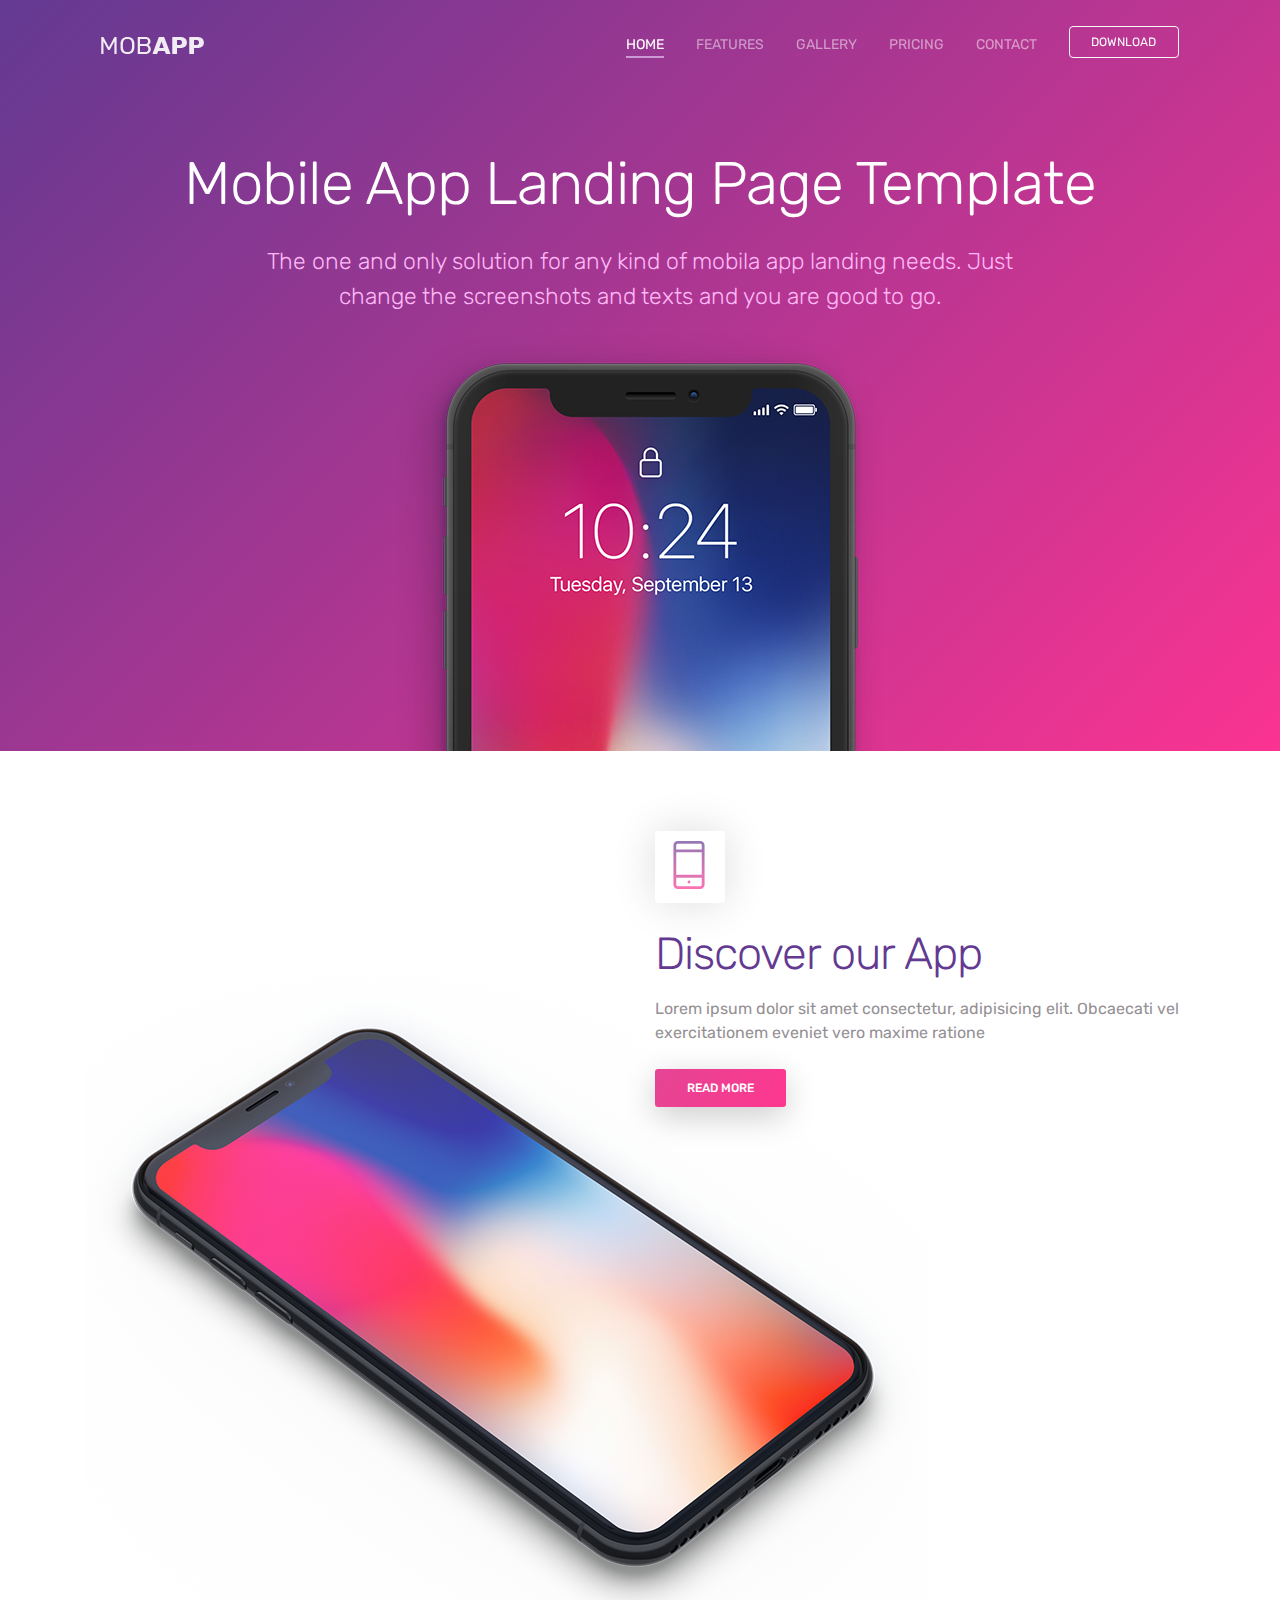
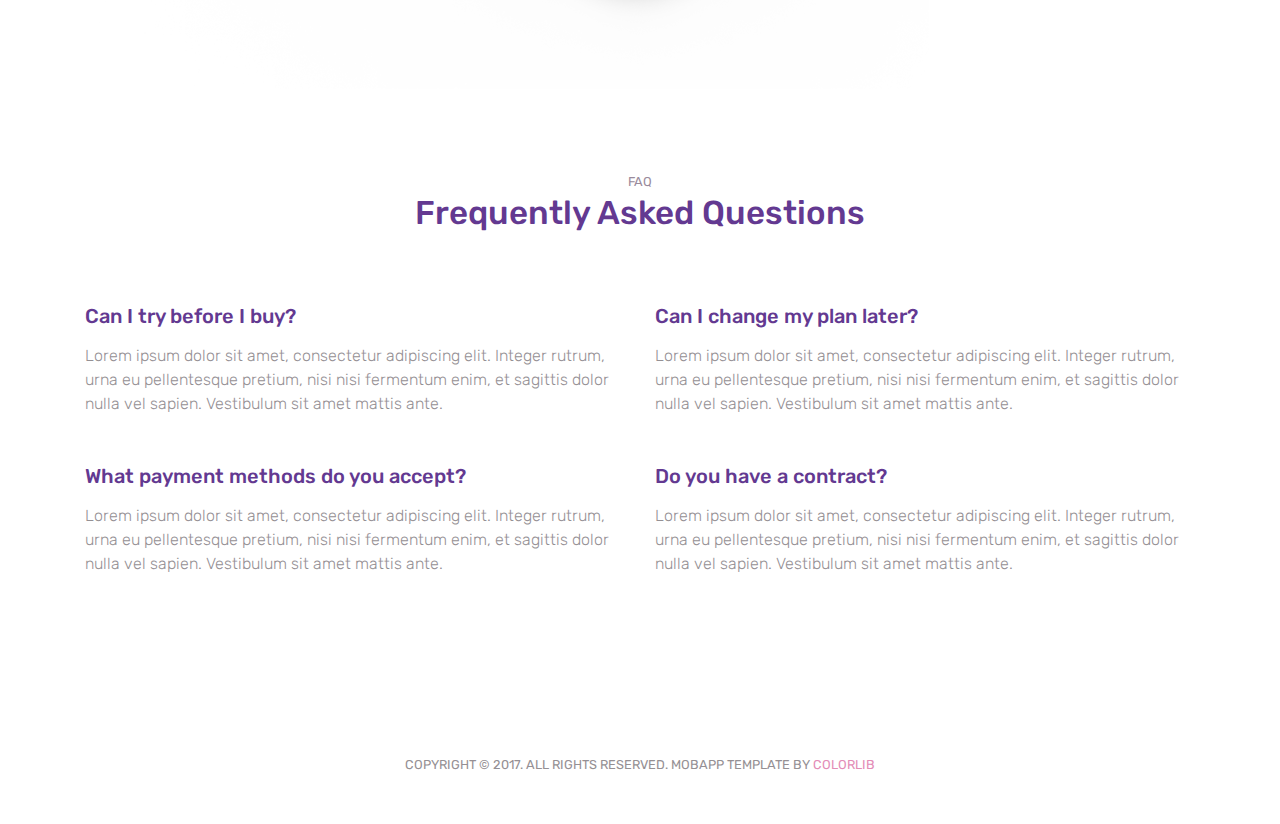
==== index.html @ c914cbf9 "Set up the project" ====
<!doctype html>
<html lang="en">
<!--

Page    : index / MobApp
Version : 1.0
Author  : Colorlib
URI     : https://colorlib.com

 -->

<head>
    <title>faceID.js - iOS-like Face ID authentication on the Web</title>
    <!-- Required meta tags -->
    <meta charset="utf-8">
    <meta name="viewport" content="width=device-width, initial-scale=1, shrink-to-fit=no">
    <meta name="description" content="faceID.js - iOS-like Face ID authentication on the Web">
    <meta name="keywords" content="HTML5, AI, artificial intelligence, machine learning, recognition, face ID">

    <!-- Font -->
    <link rel="dns-prefetch" href="//fonts.googleapis.com">
    <link href="https://fonts.googleapis.com/css?family=Rubik:300,400,500" rel="stylesheet">

    <!-- Bootstrap CSS -->
    <link rel="stylesheet" href="css/bootstrap.min.css">
    <!-- Themify Icons -->
    <link rel="stylesheet" href="css/themify-icons.css">
    <!-- Owl carousel -->
    <link rel="stylesheet" href="css/owl.carousel.min.css">
    <!-- Main css -->
    <link href="css/style.css" rel="stylesheet">
</head>

<body data-spy="scroll" data-target="#navbar" data-offset="30">

    <!-- Nav Menu -->

    <div class="nav-menu fixed-top">
        <div class="container">
            <div class="row">
                <div class="col-md-12">
                    <nav class="navbar navbar-dark navbar-expand-lg">
                        <a class="navbar-brand" href="index.html"><img src="images/logo.png" class="img-fluid" alt="logo"></a> <button class="navbar-toggler" type="button" data-toggle="collapse" data-target="#navbar" aria-controls="navbar" aria-expanded="false" aria-label="Toggle navigation"> <span class="navbar-toggler-icon"></span> </button>
                        <div class="collapse navbar-collapse" id="navbar">
                            <ul class="navbar-nav ml-auto">
                                <li class="nav-item"> <a class="nav-link active" href="#home">HOME <span class="sr-only">(current)</span></a> </li>
                                <li class="nav-item"> <a class="nav-link" href="#features">FEATURES</a> </li>
                                <li class="nav-item"> <a class="nav-link" href="#gallery">GALLERY</a> </li>
                                <li class="nav-item"> <a class="nav-link" href="#pricing">PRICING</a> </li>
                                <li class="nav-item"> <a class="nav-link" href="#contact">CONTACT</a> </li>
                                <li class="nav-item"><a href="#" class="btn btn-outline-light my-3 my-sm-0 ml-lg-3">Download</a></li>
                            </ul>
                        </div>
                    </nav>
                </div>
            </div>
        </div>
    </div>


    <header class="bg-gradient" id="home">
        <div class="container mt-5">
            <h1>Mobile App Landing Page Template</h1>
            <p class="tagline">The one and only solution for any kind of mobila app landing needs. Just change the screenshots and texts and you are good to go. </p>
        </div>
        <div class="img-holder mt-3"><img src="images/iphonex.png" alt="phone" class="img-fluid"></div>
    </header>

    <!-- // end .section -->
    <div class="section">

        <div class="container">
            <div class="row">
                <div class="col-lg-6 offset-lg-6">
                    <div class="box-icon"><span class="ti-mobile gradient-fill ti-3x"></span></div>
                    <h2>Discover our App</h2>
                    <p class="mb-4">Lorem ipsum dolor sit amet consectetur, adipisicing elit. Obcaecati vel exercitationem eveniet vero maxime ratione </p>
                    <a href="#" class="btn btn-primary">Read more</a>
                </div>
            </div>
            <div class="perspective-phone">
                <img src="images/perspective.png" alt="perspective phone" class="img-fluid">
            </div>
        </div>

    </div>
    <!-- // end .section -->

    <div class="section pt-0">
        <div class="container">
            <div class="section-title">
                <small>FAQ</small>
                <h3>Frequently Asked Questions</h3>
            </div>

            <div class="row pt-4">
                <div class="col-md-6">
                    <h4 class="mb-3">Can I try before I buy?</h4>
                    <p class="light-font mb-5">Lorem ipsum dolor sit amet, consectetur adipiscing elit. Integer rutrum, urna eu pellentesque pretium, nisi nisi fermentum enim, et sagittis dolor nulla vel sapien. Vestibulum sit amet mattis ante. </p>
                    <h4 class="mb-3">What payment methods do you accept?</h4>
                    <p class="light-font mb-5">Lorem ipsum dolor sit amet, consectetur adipiscing elit. Integer rutrum, urna eu pellentesque pretium, nisi nisi fermentum enim, et sagittis dolor nulla vel sapien. Vestibulum sit amet mattis ante. </p>

                </div>
                <div class="col-md-6">
                    <h4 class="mb-3">Can I change my plan later?</h4>
                    <p class="light-font mb-5">Lorem ipsum dolor sit amet, consectetur adipiscing elit. Integer rutrum, urna eu pellentesque pretium, nisi nisi fermentum enim, et sagittis dolor nulla vel sapien. Vestibulum sit amet mattis ante. </p>
                    <h4 class="mb-3">Do you have a contract?</h4>
                    <p class="light-font mb-5">Lorem ipsum dolor sit amet, consectetur adipiscing elit. Integer rutrum, urna eu pellentesque pretium, nisi nisi fermentum enim, et sagittis dolor nulla vel sapien. Vestibulum sit amet mattis ante. </p>

                </div>
            </div>
        </div>

    </div>

    <footer class="my-5 text-center">
        <!-- Copyright removal is not prohibited! -->
        <p class="mb-2"><small>COPYRIGHT © 2017. ALL RIGHTS RESERVED. MOBAPP TEMPLATE BY <a href="https://colorlib.com">COLORLIB</a></small></p>
    </footer>

    <!-- jQuery and Bootstrap -->
    <script src="js/jquery-3.2.1.min.js"></script>
    <script src="js/bootstrap.bundle.min.js"></script>
    <!-- Plugins JS -->
    <script src="js/owl.carousel.min.js"></script>
    <!-- Custom JS -->
    <script src="js/script.js"></script>

</body>

</html>
---- css/themify-icons.css ----
@font-face {
    font-family: 'themify';
    src: url('../fonts/themify.eot?-fvbane');
    src: url('../fonts/themify.eot?#iefix-fvbane') format('embedded-opentype'), url('../fonts/themify.woff?-fvbane') format('woff'), url('../fonts/themify.ttf?-fvbane') format('truetype'), url('../fonts/themify.svg?-fvbane#themify') format('svg');
    font-weight: normal;
    font-style: normal;
}

[class^="ti-"],
[class*=" ti-"] {
    font-family: 'themify';
    speak: none;
    font-style: normal;
    font-weight: normal;
    font-variant: normal;
    text-transform: none;
    line-height: 1;
    /* Better Font Rendering =========== */
    -webkit-font-smoothing: antialiased;
    -moz-osx-font-smoothing: grayscale;
}

.ti-wand:before {
    content: "\e600";
}

.ti-volume:before {
    content: "\e601";
}

.ti-user:before {
    content: "\e602";
}

.ti-unlock:before {
    content: "\e603";
}

.ti-unlink:before {
    content: "\e604";
}

.ti-trash:before {
    content: "\e605";
}

.ti-thought:before {
    content: "\e606";
}

.ti-target:before {
    content: "\e607";
}

.ti-tag:before {
    content: "\e608";
}

.ti-tablet:before {
    content: "\e609";
}

.ti-star:before {
    content: "\e60a";
}

.ti-spray:before {
    content: "\e60b";
}

.ti-signal:before {
    content: "\e60c";
}

.ti-shopping-cart:before {
    content: "\e60d";
}

.ti-shopping-cart-full:before {
    content: "\e60e";
}

.ti-settings:before {
    content: "\e60f";
}

.ti-search:before {
    content: "\e610";
}

.ti-zoom-in:before {
    content: "\e611";
}

.ti-zoom-out:before {
    content: "\e612";
}

.ti-cut:before {
    content: "\e613";
}

.ti-ruler:before {
    content: "\e614";
}

.ti-ruler-pencil:before {
    content: "\e615";
}

.ti-ruler-alt:before {
    content: "\e616";
}

.ti-bookmark:before {
    content: "\e617";
}

.ti-bookmark-alt:before {
    content: "\e618";
}

.ti-reload:before {
    content: "\e619";
}

.ti-plus:before {
    content: "\e61a";
}

.ti-pin:before {
    content: "\e61b";
}

.ti-pencil:before {
    content: "\e61c";
}

.ti-pencil-alt:before {
    content: "\e61d";
}

.ti-paint-roller:before {
    content: "\e61e";
}

.ti-paint-bucket:before {
    content: "\e61f";
}

.ti-na:before {
    content: "\e620";
}

.ti-mobile:before {
    content: "\e621";
}

.ti-minus:before {
    content: "\e622";
}

.ti-medall:before {
    content: "\e623";
}

.ti-medall-alt:before {
    content: "\e624";
}

.ti-marker:before {
    content: "\e625";
}

.ti-marker-alt:before {
    content: "\e626";
}

.ti-arrow-up:before {
    content: "\e627";
}

.ti-arrow-right:before {
    content: "\e628";
}

.ti-arrow-left:before {
    content: "\e629";
}

.ti-arrow-down:before {
    content: "\e62a";
}

.ti-lock:before {
    content: "\e62b";
}

.ti-location-arrow:before {
    content: "\e62c";
}

.ti-link:before {
    content: "\e62d";
}

.ti-layout:before {
    content: "\e62e";
}

.ti-layers:before {
    content: "\e62f";
}

.ti-layers-alt:before {
    content: "\e630";
}

.ti-key:before {
    content: "\e631";
}

.ti-import:before {
    content: "\e632";
}

.ti-image:before {
    content: "\e633";
}

.ti-heart:before {
    content: "\e634";
}

.ti-heart-broken:before {
    content: "\e635";
}

.ti-hand-stop:before {
    content: "\e636";
}

.ti-hand-open:before {
    content: "\e637";
}

.ti-hand-drag:before {
    content: "\e638";
}

.ti-folder:before {
    content: "\e639";
}

.ti-flag:before {
    content: "\e63a";
}

.ti-flag-alt:before {
    content: "\e63b";
}

.ti-flag-alt-2:before {
    content: "\e63c";
}

.ti-eye:before {
    content: "\e63d";
}

.ti-export:before {
    content: "\e63e";
}

.ti-exchange-vertical:before {
    content: "\e63f";
}

.ti-desktop:before {
    content: "\e640";
}

.ti-cup:before {
    content: "\e641";
}

.ti-crown:before {
    content: "\e642";
}

.ti-comments:before {
    content: "\e643";
}

.ti-comment:before {
    content: "\e644";
}

.ti-comment-alt:before {
    content: "\e645";
}

.ti-close:before {
    content: "\e646";
}

.ti-clip:before {
    content: "\e647";
}

.ti-angle-up:before {
    content: "\e648";
}

.ti-angle-right:before {
    content: "\e649";
}

.ti-angle-left:before {
    content: "\e64a";
}

.ti-angle-down:before {
    content: "\e64b";
}

.ti-check:before {
    content: "\e64c";
}

.ti-check-box:before {
    content: "\e64d";
}

.ti-camera:before {
    content: "\e64e";
}

.ti-announcement:before {
    content: "\e64f";
}

.ti-brush:before {
    content: "\e650";
}

.ti-briefcase:before {
    content: "\e651";
}

.ti-bolt:before {
    content: "\e652";
}

.ti-bolt-alt:before {
    content: "\e653";
}

.ti-blackboard:before {
    content: "\e654";
}

.ti-bag:before {
    content: "\e655";
}

.ti-move:before {
    content: "\e656";
}

.ti-arrows-vertical:before {
    content: "\e657";
}

.ti-arrows-horizontal:before {
    content: "\e658";
}

.ti-fullscreen:before {
    content: "\e659";
}

.ti-arrow-top-right:before {
    content: "\e65a";
}

.ti-arrow-top-left:before {
    content: "\e65b";
}

.ti-arrow-circle-up:before {
    content: "\e65c";
}

.ti-arrow-circle-right:before {
    content: "\e65d";
}

.ti-arrow-circle-left:before {
    content: "\e65e";
}

.ti-arrow-circle-down:before {
    content: "\e65f";
}

.ti-angle-double-up:before {
    content: "\e660";
}

.ti-angle-double-right:before {
    content: "\e661";
}

.ti-angle-double-left:before {
    content: "\e662";
}

.ti-angle-double-down:before {
    content: "\e663";
}

.ti-zip:before {
    content: "\e664";
}

.ti-world:before {
    content: "\e665";
}

.ti-wheelchair:before {
    content: "\e666";
}

.ti-view-list:before {
    content: "\e667";
}

.ti-view-list-alt:before {
    content: "\e668";
}

.ti-view-grid:before {
    content: "\e669";
}

.ti-uppercase:before {
    content: "\e66a";
}

.ti-upload:before {
    content: "\e66b";
}

.ti-underline:before {
    content: "\e66c";
}

.ti-truck:before {
    content: "\e66d";
}

.ti-timer:before {
    content: "\e66e";
}

.ti-ticket:before {
    content: "\e66f";
}

.ti-thumb-up:before {
    content: "\e670";
}

.ti-thumb-down:before {
    content: "\e671";
}

.ti-text:before {
    content: "\e672";
}

.ti-stats-up:before {
    content: "\e673";
}

.ti-stats-down:before {
    content: "\e674";
}

.ti-split-v:before {
    content: "\e675";
}

.ti-split-h:before {
    content: "\e676";
}

.ti-smallcap:before {
    content: "\e677";
}

.ti-shine:before {
    content: "\e678";
}

.ti-shift-right:before {
    content: "\e679";
}

.ti-shift-left:before {
    content: "\e67a";
}

.ti-shield:before {
    content: "\e67b";
}

.ti-notepad:before {
    content: "\e67c";
}

.ti-server:before {
    content: "\e67d";
}

.ti-quote-right:before {
    content: "\e67e";
}

.ti-quote-left:before {
    content: "\e67f";
}

.ti-pulse:before {
    content: "\e680";
}

.ti-printer:before {
    content: "\e681";
}

.ti-power-off:before {
    content: "\e682";
}

.ti-plug:before {
    content: "\e683";
}

.ti-pie-chart:before {
    content: "\e684";
}

.ti-paragraph:before {
    content: "\e685";
}

.ti-panel:before {
    content: "\e686";
}

.ti-package:before {
    content: "\e687";
}

.ti-music:before {
    content: "\e688";
}

.ti-music-alt:before {
    content: "\e689";
}

.ti-mouse:before {
    content: "\e68a";
}

.ti-mouse-alt:before {
    content: "\e68b";
}

.ti-money:before {
    content: "\e68c";
}

.ti-microphone:before {
    content: "\e68d";
}

.ti-menu:before {
    content: "\e68e";
}

.ti-menu-alt:before {
    content: "\e68f";
}

.ti-map:before {
    content: "\e690";
}

.ti-map-alt:before {
    content: "\e691";
}

.ti-loop:before {
    content: "\e692";
}

.ti-location-pin:before {
    content: "\e693";
}

.ti-list:before {
    content: "\e694";
}

.ti-light-bulb:before {
    content: "\e695";
}

.ti-Italic:before {
    content: "\e696";
}

.ti-info:before {
    content: "\e697";
}

.ti-infinite:before {
    content: "\e698";
}

.ti-id-badge:before {
    content: "\e699";
}

.ti-hummer:before {
    content: "\e69a";
}

.ti-home:before {
    content: "\e69b";
}

.ti-help:before {
    content: "\e69c";
}

.ti-headphone:before {
    content: "\e69d";
}

.ti-harddrives:before {
    content: "\e69e";
}

.ti-harddrive:before {
    content: "\e69f";
}

.ti-gift:before {
    content: "\e6a0";
}

.ti-game:before {
    content: "\e6a1";
}

.ti-filter:before {
    content: "\e6a2";
}

.ti-files:before {
    content: "\e6a3";
}

.ti-file:before {
    content: "\e6a4";
}

.ti-eraser:before {
    content: "\e6a5";
}

.ti-envelope:before {
    content: "\e6a6";
}

.ti-download:before {
    content: "\e6a7";
}

.ti-direction:before {
    content: "\e6a8";
}

.ti-direction-alt:before {
    content: "\e6a9";
}

.ti-dashboard:before {
    content: "\e6aa";
}

.ti-control-stop:before {
    content: "\e6ab";
}

.ti-control-shuffle:before {
    content: "\e6ac";
}

.ti-control-play:before {
    content: "\e6ad";
}

.ti-control-pause:before {
    content: "\e6ae";
}

.ti-control-forward:before {
    content: "\e6af";
}

.ti-control-backward:before {
    content: "\e6b0";
}

.ti-cloud:before {
    content: "\e6b1";
}

.ti-cloud-up:before {
    content: "\e6b2";
}

.ti-cloud-down:before {
    content: "\e6b3";
}

.ti-clipboard:before {
    content: "\e6b4";
}

.ti-car:before {
    content: "\e6b5";
}

.ti-calendar:before {
    content: "\e6b6";
}

.ti-book:before {
    content: "\e6b7";
}

.ti-bell:before {
    content: "\e6b8";
}

.ti-basketball:before {
    content: "\e6b9";
}

.ti-bar-chart:before {
    content: "\e6ba";
}

.ti-bar-chart-alt:before {
    content: "\e6bb";
}

.ti-back-right:before {
    content: "\e6bc";
}

.ti-back-left:before {
    content: "\e6bd";
}

.ti-arrows-corner:before {
    content: "\e6be";
}

.ti-archive:before {
    content: "\e6bf";
}

.ti-anchor:before {
    content: "\e6c0";
}

.ti-align-right:before {
    content: "\e6c1";
}

.ti-align-left:before {
    content: "\e6c2";
}

.ti-align-justify:before {
    content: "\e6c3";
}

.ti-align-center:before {
    content: "\e6c4";
}

.ti-alert:before {
    content: "\e6c5";
}

.ti-alarm-clock:before {
    content: "\e6c6";
}

.ti-agenda:before {
    content: "\e6c7";
}

.ti-write:before {
    content: "\e6c8";
}

.ti-window:before {
    content: "\e6c9";
}

.ti-widgetized:before {
    content: "\e6ca";
}

.ti-widget:before {
    content: "\e6cb";
}

.ti-widget-alt:before {
    content: "\e6cc";
}

.ti-wallet:before {
    content: "\e6cd";
}

.ti-video-clapper:before {
    content: "\e6ce";
}

.ti-video-camera:before {
    content: "\e6cf";
}

.ti-vector:before {
    content: "\e6d0";
}

.ti-themify-logo:before {
    content: "\e6d1";
}

.ti-themify-favicon:before {
    content: "\e6d2";
}

.ti-themify-favicon-alt:before {
    content: "\e6d3";
}

.ti-support:before {
    content: "\e6d4";
}

.ti-stamp:before {
    content: "\e6d5";
}

.ti-split-v-alt:before {
    content: "\e6d6";
}

.ti-slice:before {
    content: "\e6d7";
}

.ti-shortcode:before {
    content: "\e6d8";
}

.ti-shift-right-alt:before {
    content: "\e6d9";
}

.ti-shift-left-alt:before {
    content: "\e6da";
}

.ti-ruler-alt-2:before {
    content: "\e6db";
}

.ti-receipt:before {
    content: "\e6dc";
}

.ti-pin2:before {
    content: "\e6dd";
}

.ti-pin-alt:before {
    content: "\e6de";
}

.ti-pencil-alt2:before {
    content: "\e6df";
}

.ti-palette:before {
    content: "\e6e0";
}

.ti-more:before {
    content: "\e6e1";
}

.ti-more-alt:before {
    content: "\e6e2";
}

.ti-microphone-alt:before {
    content: "\e6e3";
}

.ti-magnet:before {
    content: "\e6e4";
}

.ti-line-double:before {
    content: "\e6e5";
}

.ti-line-dotted:before {
    content: "\e6e6";
}

.ti-line-dashed:before {
    content: "\e6e7";
}

.ti-layout-width-full:before {
    content: "\e6e8";
}

.ti-layout-width-default:before {
    content: "\e6e9";
}

.ti-layout-width-default-alt:before {
    content: "\e6ea";
}

.ti-layout-tab:before {
    content: "\e6eb";
}

.ti-layout-tab-window:before {
    content: "\e6ec";
}

.ti-layout-tab-v:before {
    content: "\e6ed";
}

.ti-layout-tab-min:before {
    content: "\e6ee";
}

.ti-layout-slider:before {
    content: "\e6ef";
}

.ti-layout-slider-alt:before {
    content: "\e6f0";
}

.ti-layout-sidebar-right:before {
    content: "\e6f1";
}

.ti-layout-sidebar-none:before {
    content: "\e6f2";
}

.ti-layout-sidebar-left:before {
    content: "\e6f3";
}

.ti-layout-placeholder:before {
    content: "\e6f4";
}

.ti-layout-menu:before {
    content: "\e6f5";
}

.ti-layout-menu-v:before {
    content: "\e6f6";
}

.ti-layout-menu-separated:before {
    content: "\e6f7";
}

.ti-layout-menu-full:before {
    content: "\e6f8";
}

.ti-layout-media-right-alt:before {
    content: "\e6f9";
}

.ti-layout-media-right:before {
    content: "\e6fa";
}

.ti-layout-media-overlay:before {
    content: "\e6fb";
}

.ti-layout-media-overlay-alt:before {
    content: "\e6fc";
}

.ti-layout-media-overlay-alt-2:before {
    content: "\e6fd";
}

.ti-layout-media-left-alt:before {
    content: "\e6fe";
}

.ti-layout-media-left:before {
    content: "\e6ff";
}

.ti-layout-media-center-alt:before {
    content: "\e700";
}

.ti-layout-media-center:before {
    content: "\e701";
}

.ti-layout-list-thumb:before {
    content: "\e702";
}

.ti-layout-list-thumb-alt:before {
    content: "\e703";
}

.ti-layout-list-post:before {
    content: "\e704";
}

.ti-layout-list-large-image:before {
    content: "\e705";
}

.ti-layout-line-solid:before {
    content: "\e706";
}

.ti-layout-grid4:before {
    content: "\e707";
}

.ti-layout-grid3:before {
    content: "\e708";
}

.ti-layout-grid2:before {
    content: "\e709";
}

.ti-layout-grid2-thumb:before {
    content: "\e70a";
}

.ti-layout-cta-right:before {
    content: "\e70b";
}

.ti-layout-cta-left:before {
    content: "\e70c";
}

.ti-layout-cta-center:before {
    content: "\e70d";
}

.ti-layout-cta-btn-right:before {
    content: "\e70e";
}

.ti-layout-cta-btn-left:before {
    content: "\e70f";
}

.ti-layout-column4:before {
    content: "\e710";
}

.ti-layout-column3:before {
    content: "\e711";
}

.ti-layout-column2:before {
    content: "\e712";
}

.ti-layout-accordion-separated:before {
    content: "\e713";
}

.ti-layout-accordion-merged:before {
    content: "\e714";
}

.ti-layout-accordion-list:before {
    content: "\e715";
}

.ti-ink-pen:before {
    content: "\e716";
}

.ti-info-alt:before {
    content: "\e717";
}

.ti-help-alt:before {
    content: "\e718";
}

.ti-headphone-alt:before {
    content: "\e719";
}

.ti-hand-point-up:before {
    content: "\e71a";
}

.ti-hand-point-right:before {
    content: "\e71b";
}

.ti-hand-point-left:before {
    content: "\e71c";
}

.ti-hand-point-down:before {
    content: "\e71d";
}

.ti-gallery:before {
    content: "\e71e";
}

.ti-face-smile:before {
    content: "\e71f";
}

.ti-face-sad:before {
    content: "\e720";
}

.ti-credit-card:before {
    content: "\e721";
}

.ti-control-skip-forward:before {
    content: "\e722";
}

.ti-control-skip-backward:before {
    content: "\e723";
}

.ti-control-record:before {
    content: "\e724";
}

.ti-control-eject:before {
    content: "\e725";
}

.ti-comments-smiley:before {
    content: "\e726";
}

.ti-brush-alt:before {
    content: "\e727";
}

.ti-youtube:before {
    content: "\e728";
}

.ti-vimeo:before {
    content: "\e729";
}

.ti-twitter:before {
    content: "\e72a";
}

.ti-time:before {
    content: "\e72b";
}

.ti-tumblr:before {
    content: "\e72c";
}

.ti-skype:before {
    content: "\e72d";
}

.ti-share:before {
    content: "\e72e";
}

.ti-share-alt:before {
    content: "\e72f";
}

.ti-rocket:before {
    content: "\e730";
}

.ti-pinterest:before {
    content: "\e731";
}

.ti-new-window:before {
    content: "\e732";
}

.ti-microsoft:before {
    content: "\e733";
}

.ti-list-ol:before {
    content: "\e734";
}

.ti-linkedin:before {
    content: "\e735";
}

.ti-layout-sidebar-2:before {
    content: "\e736";
}

.ti-layout-grid4-alt:before {
    content: "\e737";
}

.ti-layout-grid3-alt:before {
    content: "\e738";
}

.ti-layout-grid2-alt:before {
    content: "\e739";
}

.ti-layout-column4-alt:before {
    content: "\e73a";
}

.ti-layout-column3-alt:before {
    content: "\e73b";
}

.ti-layout-column2-alt:before {
    content: "\e73c";
}

.ti-instagram:before {
    content: "\e73d";
}

.ti-google:before {
    content: "\e73e";
}

.ti-github:before {
    content: "\e73f";
}

.ti-flickr:before {
    content: "\e740";
}

.ti-facebook:before {
    content: "\e741";
}

.ti-dropbox:before {
    content: "\e742";
}

.ti-dribbble:before {
    content: "\e743";
}

.ti-apple:before {
    content: "\e744";
}

.ti-android:before {
    content: "\e745";
}

.ti-save:before {
    content: "\e746";
}

.ti-save-alt:before {
    content: "\e747";
}

.ti-yahoo:before {
    content: "\e748";
}

.ti-wordpress:before {
    content: "\e749";
}

.ti-vimeo-alt:before {
    content: "\e74a";
}

.ti-twitter-alt:before {
    content: "\e74b";
}

.ti-tumblr-alt:before {
    content: "\e74c";
}

.ti-trello:before {
    content: "\e74d";
}

.ti-stack-overflow:before {
    content: "\e74e";
}

.ti-soundcloud:before {
    content: "\e74f";
}

.ti-sharethis:before {
    content: "\e750";
}

.ti-sharethis-alt:before {
    content: "\e751";
}

.ti-reddit:before {
    content: "\e752";
}

.ti-pinterest-alt:before {
    content: "\e753";
}

.ti-microsoft-alt:before {
    content: "\e754";
}

.ti-linux:before {
    content: "\e755";
}

.ti-jsfiddle:before {
    content: "\e756";
}

.ti-joomla:before {
    content: "\e757";
}

.ti-html5:before {
    content: "\e758";
}

.ti-flickr-alt:before {
    content: "\e759";
}

.ti-email:before {
    content: "\e75a";
}

.ti-drupal:before {
    content: "\e75b";
}

.ti-dropbox-alt:before {
    content: "\e75c";
}

.ti-css3:before {
    content: "\e75d";
}

.ti-rss:before {
    content: "\e75e";
}

.ti-rss-alt:before {
    content: "\e75f";
}

.ti-lg {
    font-size: 1.33333333em;
    line-height: 0.75em;
    vertical-align: -15%;
}

.ti-2x {
    font-size: 2em;
}

.ti-3x {
    font-size: 3em;
}

.ti-4x {
    font-size: 4em;
}

.ti-5x {
    font-size: 5em;
}
---- css/style.css ----
@charset "UTF-8";

/*

Style   : MobApp CSS
Version : 1.0
Author  : Surjith S M
URI     : https://surjithctly.in/

Copyright © All rights Reserved 

*/


/*------------------------
[TABLE OF CONTENTS]
    
1. GLOBAL STYLES
2. NAVBAR
3. HERO
4. TABS
5. TESTIMONIALS
6. IMAGE GALLERY
7. PRICING
8. CALL TO ACTION
9. FOOTER

------------------------*/


/* GLOBAL
----------------------*/

body {
    font-family: 'Rubik', sans-serif;
    position: relative;
}

a {
    color: #e38cb7;
}

a:hover,
a:focus {
    color: #d6619c;
}

h1 {
    font-size: 60px;
    font-weight: 300;
    letter-spacing: -1px;
    margin-bottom: 1.5rem;
}

h2 {
    font-size: 45px;
    font-weight: 300;
    color: #633991;
    letter-spacing: -1px;
    margin-bottom: 1rem;
}

h3 {
    color: #633991;
    font-size: 33px;
    font-weight: 500;
}

h4 {
    font-size: 20px;
    font-weight: 500;
    color: #633991;
}

h5 {
    font-size: 28px;
    font-weight: 300;
    color: #633991;
    margin-bottom: 0.7rem;
}

p {
    color: #959094;
}

p.lead {
    color: #e38cb7;
    margin-bottom: 2rem;
}

.text-primary {
    color: #e38cb7 !important;
}

.light-font {
    font-weight: 300;
}

.btn {
    font-size: 12px;
    font-weight: 400;
    text-transform: uppercase;
    padding: 0.375rem 1.35rem;
    transition: all 0.3s ease;
}

.btn-outline-light:hover {
    color: #d6619c;
}

.btn-primary {
    border-radius: 3px;
    background-image: -moz-linear-gradient( 122deg, #e54595 0%, #fd378e 100%);
    background-image: -webkit-linear-gradient( 122deg, #e54595 0%, #fd378e 100%);
    background-image: -ms-linear-gradient( 122deg, #e54595 0%, #fd378e 100%);
    background-image: linear-gradient( 122deg, #e54595 0%, #fd378e 100%);
    box-shadow: 0px 9px 32px 0px rgba(0, 0, 0, 0.2);
    font-weight: 500;
    padding: 0.6rem 2rem;
    border: 0;
}

.btn-primary:hover,
.btn-primary:focus,
.btn-primary:active,
.btn-primary:not([disabled]):not(.disabled).active,
.btn-primary:not([disabled]):not(.disabled):active,
.show>.btn-primary.dropdown-toggle {
    background-image: linear-gradient( 122deg, #fd378e 0%, #e54595 100%);
    box-shadow: 0px 9px 32px 0px rgba(0, 0, 0, 0.3);
    color: #FFF;
}

.btn-light {
    border-radius: 3px;
    background: #FFF;
    box-shadow: 0px 9px 32px 0px rgba(0, 0, 0, 0.26);
    font-size: 14px;
    font-weight: 500;
    color: #633991;
    margin: 0.5rem;
    padding: 0.7rem 1.6rem;
    line-height: 1.8;
}

.btn-group-lg>.btn,
.btn-lg {
    padding: 0.8rem 1rem;
    font-size: 15px;
}

.light-bg {
    background-color: #faf6fb;
}

.section {
    padding: 80px 0;
}

.section-title {
    text-align: center;
    margin-bottom: 3rem;
}

.section-title small {
    color: #998a9b;
}

@media (max-width:767px) {
    h1 {
        font-size: 40px;
    }
    h2 {
        font-size: 30px;
    }
}


/* NAVBAR
----------------------*/

.nav-menu {
    padding: 1rem 0;
    transition: all 0.3s ease;
}

.nav-menu.is-scrolling,
.nav-menu.menu-is-open {
    background-color: rgb(74, 13, 143);
    background: -moz-linear-gradient(135deg, rgb(74, 13, 143) 0%, rgb(250, 42, 143) 100%);
    background: -webkit-linear-gradient(135deg, rgb(74, 13, 143) 0%, rgb(250, 42, 143) 100%);
    background: linear-gradient(135deg, rgb(74, 13, 143) 0%, rgb(250, 42, 143) 100%);
    -webkit-box-shadow: 0px 5px 23px 0px rgba(0, 0, 0, 0.1);
    -moz-box-shadow: 0px 5px 23px 0px rgba(0, 0, 0, 0.1);
    box-shadow: 0px 5px 23px 0px rgba(0, 0, 0, 0.1);
}

.nav-menu.is-scrolling {
    padding: 0;
}

.navbar-nav .nav-link {
    position: relative;
}

@media (min-width: 992px) {
    .navbar-expand-lg .navbar-nav .nav-link {
        padding-right: 1rem;
        padding-left: 1rem;
        font-size: 14px;
    }
    .navbar-nav>.nav-item>.nav-link.active:after {
        content: "";
        border-bottom: 2px solid #cd99d4;
        left: 1rem;
        right: 1rem;
        bottom: 5px;
        height: 1px;
        position: absolute;
    }
}

@media (max-width:991px) {
    .navbar-nav.is-scrolling {
        padding-bottom: 1rem;
    }
    .navbar-nav .nav-item {
        text-align: center;
    }
}


/* HERO
----------------------*/

header {
    padding: 100px 0 0;
    text-align: center;
    color: #FFF;
}

.bg-gradient {
    background-image: -moz-linear-gradient( 135deg, rgba(60, 8, 118, 0.8) 0%, rgba(250, 0, 118, 0.8) 100%);
    background-image: -webkit-linear-gradient( 135deg, rgba(60, 8, 118, 0.8) 0%, rgba(250, 0, 118, 0.8) 100%);
    background-image: -ms-linear-gradient( 135deg, rgba(60, 8, 118, 0.8) 0%, rgba(250, 0, 118, 0.8) 100%);
    background-image: linear-gradient( 135deg, rgba(60, 8, 118, 0.8) 0%, rgba(250, 0, 118, 0.8) 100%);
}

.tagline {
    font-size: 23px;
    font-weight: 300;
    color: #ffb8f6;
    max-width: 800px;
    margin: 0 auto;
}

.img-holder {
    height: 0;
    padding-bottom: 33%;
    overflow: hidden;
}

@media (max-width:1200px) {
    .img-holder {
        padding-bottom: 50%;
    }
}

@media (max-width:767px) {
    .tagline {
        font-size: 17px;
    }
    .img-holder {
        padding-bottom: 100%;
    }
}


/* FEATURES
----------------------*/

.gradient-fill:before {
    color: #fc73b4;
    background: -moz-linear-gradient(top, #9477b4 0%, #fc73b4 100%);
    background: -webkit-linear-gradient(top, #9477b4 0%, #fc73b4 100%);
    background: linear-gradient(to bottom, #9477b4 0%, #fc73b4 100%);
    -webkit-background-clip: text;
    background-clip: text;
    -webkit-text-fill-color: transparent;
}

.card.features {
    border: 0;
    border-radius: 3px;
    box-shadow: 0px 5px 7px 0px rgba(0, 0, 0, 0.04);
    transition: all 0.3s ease;
}

@media (max-width:991px) {
    .card.features {
        margin-bottom: 2rem;
    }
    [class^="col-"]:last-child .card.features {
        margin-bottom: 0;
    }
}

.card.features:before {
    content: "";
    position: absolute;
    width: 3px;
    color: #fc73b4;
    background: -moz-linear-gradient(top, #9477b4 0%, #fc73b4 100%);
    background: -webkit-linear-gradient(top, #9477b4 0%, #fc73b4 100%);
    background: linear-gradient(to bottom, #9477b4 0%, #fc73b4 100%);
    top: 0;
    bottom: 0;
    left: 0;
}

.card-text {
    font-size: 14px;
}

.card.features:hover {
    transform: translateY(-3px);
    -moz-box-shadow: 0px 5px 30px 0px rgba(0, 0, 0, 0.08);
    -webkit-box-shadow: 0px 5px 30px 0px rgba(0, 0, 0, 0.08);
    box-shadow: 0px 5px 30px 0px rgba(0, 0, 0, 0.08);
}

.box-icon {
    box-shadow: 0px 0px 43px 0px rgba(0, 0, 0, 0.14);
    padding: 10px;
    width: 70px;
    border-radius: 3px;
    margin-bottom: 1.5rem;
    background-color: #FFF;
}

.circle-icon {
    box-shadow: 0px 9px 32px 0px rgba(0, 0, 0, 0.07);
    padding: 10px;
    width: 100px;
    height: 100px;
    border-radius: 50%;
    margin-bottom: 1.5rem;
    background-color: #FFF;
    color: #f5378e;
    font-size: 48px;
    text-align: center;
    line-height: 80px;
    font-weight: 300;
    transition: all 0.3s ease;
}

@media (max-width:992px) {
    .circle-icon {
        width: 70px;
        height: 70px;
        font-size: 28px;
        line-height: 50px;
    }
}

.ui-steps li:hover .circle-icon {
    background-image: -moz-linear-gradient( 122deg, #e6388e 0%, #fb378e 100%);
    background-image: -webkit-linear-gradient( 122deg, #e6388e 0%, #fb378e 100%);
    background-image: -ms-linear-gradient( 122deg, #e6388e 0%, #fb378e 100%);
    background-image: linear-gradient( 122deg, #e6388e 0%, #fb378e 100%);
    box-shadow: 0px 9px 32px 0px rgba(0, 0, 0, 0.09);
    color: #FFF;
}

.ui-steps li {
    padding: 15px 0;
}

.ui-steps li:not(:last-child) {
    border-bottom: 1px solid #f8e3f0;
}

.perspective-phone {
    position: relative;
    z-index: -1;
}

@media (min-width:992px) {
    .perspective-phone {
        margin-top: -150px;
    }
}


/*  TABS
----------------------*/

.tab-content {
    border-bottom-right-radius: 3px;
    border-bottom-left-radius: 3px;
    background-color: #FFF;
    box-shadow: 0px 5px 7px 0px rgba(0, 0, 0, 0.04);
    padding: 3rem;
}

@media (max-width:992px) {
    .tab-content {
        padding: 1.5rem;
    }
}

.tab-content p {
    line-height: 1.8;
}

.tab-content h2 {
    margin-bottom: 0.5rem;
}

.nav-tabs {
    border-bottom: 0;
}

.nav-tabs .nav-item .nav-link,
.nav-tabs .nav-link:focus,
.nav-tabs .nav-link:hover {
    padding: 1rem 1rem;
    border-color: #faf6fb #faf6fb #FFF;
    font-size: 19px;
    color: #b5a4c8;
    background: #f5eff7;
}

.nav-tabs .nav-link.active {
    background: #FFF;
    border-top-width: 3px;
    border-color: #ce75b4 #faf6fb #FFF;
    color: #633991;
}


/*  TESTIMONIALS
----------------------*/

.owl-carousel .owl-item img.client-img {
    width: 110px;
    margin: 30px auto;
    border-radius: 50%;
    box-shadow: 0px 9px 32px 0px rgba(0, 0, 0, 0.07);
}

.testimonials-single {
    text-align: center;
    max-width: 80%;
    margin: 0 auto;
}

.blockquote {
    color: #7a767a;
    font-weight: 300;
}

.owl-next.disabled,
.owl-prev.disabled {
    opacity: 0.5;
}

.owl-prev,
.owl-next {
    position: absolute;
    top: 50%;
    transform: translateY(-50%);
}

.owl-prev {
    left: 0;
}

.owl-next {
    right: 0;
}

.owl-theme .owl-nav.disabled+.owl-dots {
    margin-top: 60px;
}

.owl-theme .owl-dots .owl-dot span {
    background: #e7d9eb;
    width: 35px;
    height: 8px;
    border-radius: 10px;
    transition: all 0.3s ease-in;
}

.owl-theme .owl-dots .owl-dot:hover span {
    background: #ff487e;
}

.owl-theme .owl-dots .owl-dot.active span {
    background: #ff487e;
    box-shadow: 0px 9px 32px 0px rgba(0, 0, 0, 0.07);
}


/*  IMAGE GALLERY
----------------------*/

.img-gallery .owl-item {
    box-shadow: 0px 9px 32px 0px rgba(0, 0, 0, 0.07);
    transform: scale(0.8);
    transition: all 0.3s ease-in;
}

.img-gallery .owl-item.center {
    transform: scale(1);
}


/*  PRICING
----------------------*/

@media (max-width:992px) {
    .card-deck {
        -ms-flex-direction: column;
        flex-direction: column;
    }
    .card-deck .card {
        margin-bottom: 15px;
    }
}

.card.pricing {
    border: 1px solid #f1eef1;
}

.card.pricing.popular {
    border-top-width: 3px;
    border-color: #ce75b4 #faf6fb #FFF;
    box-shadow: 0px 12px 59px 0px rgba(36, 7, 31, 0.11);
    color: #633991;
}

.card.pricing .card-head {
    text-align: center;
    padding: 40px 0 20px;
}

.card.pricing .card-head .price {
    display: block;
    font-size: 45px;
    font-weight: 300;
    color: #633991;
}

.card.pricing .card-head .price sub {
    bottom: 0;
    font-size: 55%;
}

.card.pricing .list-group-item {
    border: 0;
    text-align: center;
    color: #959094;
    padding: 1.05rem 1.25rem;
}

.card.pricing .list-group-item del {
    color: #d9d3d8;
}

.card.pricing .card-body {
    padding: 1.75rem;
}


/*  CALL TO ACTION
----------------------*/

.call-to-action {
    text-align: center;
    color: #FFF;
    margin: 3rem 0;
}

.call-to-action .box-icon {
    margin-left: auto;
    margin-right: auto;
    border-radius: 5px;
    transform: scale(0.85);
    margin-bottom: 2.5rem;
}

.call-to-action h2 {
    color: #FFF;
}

.call-to-action .tagline {
    font-size: 16px;
    font-weight: 300;
    color: #ffb8f6;
    max-width: 650px;
    margin: 0 auto;
}

.btn-light img {
    margin-right: 0.4rem;
    vertical-align: text-bottom;
}


/*  FOOTER
----------------------*/

.social-icons {
    text-align: right;
}

.social-icons a {
    background-color: #FFF;
    box-shadow: 0px 0px 21px 0px rgba(0, 0, 0, 0.05);
    width: 50px;
    height: 50px;
    display: inline-block;
    text-align: center;
    line-height: 50px;
    margin: 0 0.3rem;
    border-radius: 5px;
    color: #f4c9e2;
    transition: all 0.3s ease;
}

.social-icons a:hover {
    text-decoration: none;
    color: #e38cb7;
}

@media (max-width:991px) {
    .social-icons {
        text-align: center;
        margin-top: 2rem;
    }
}
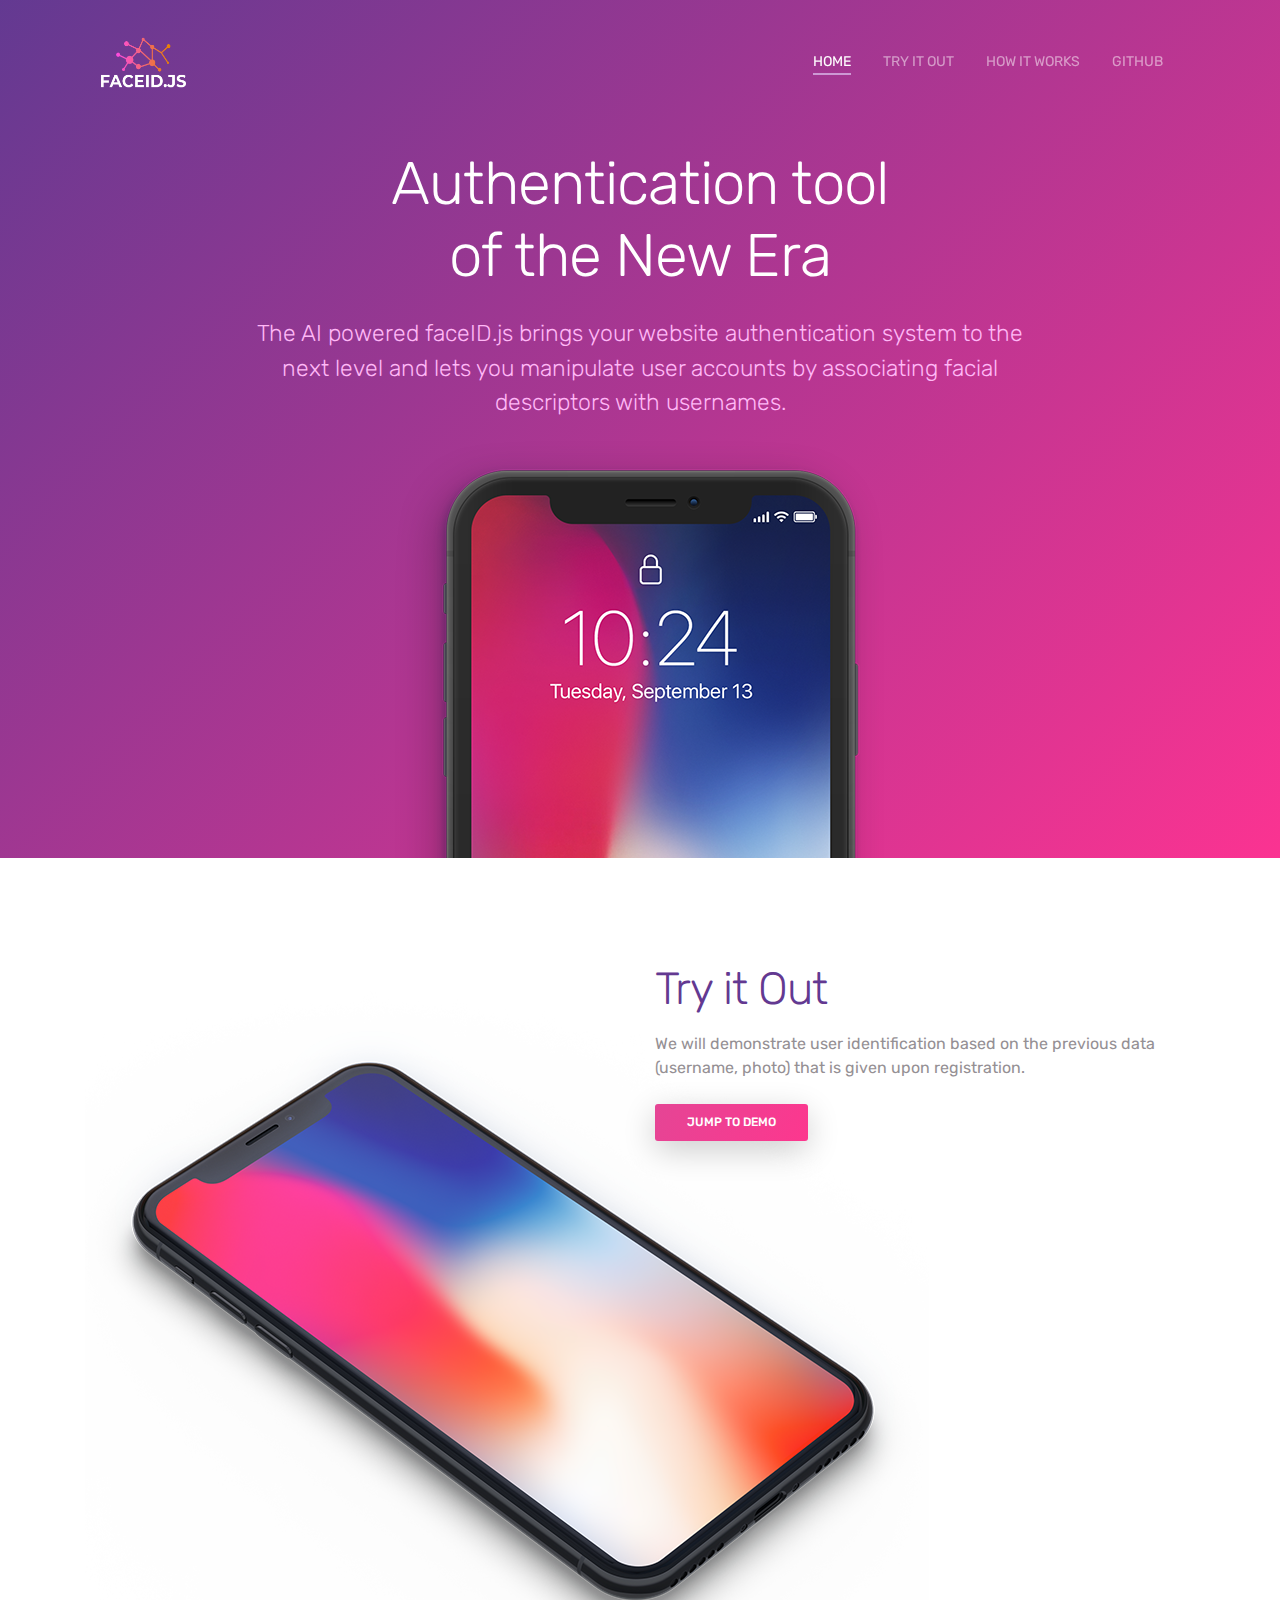
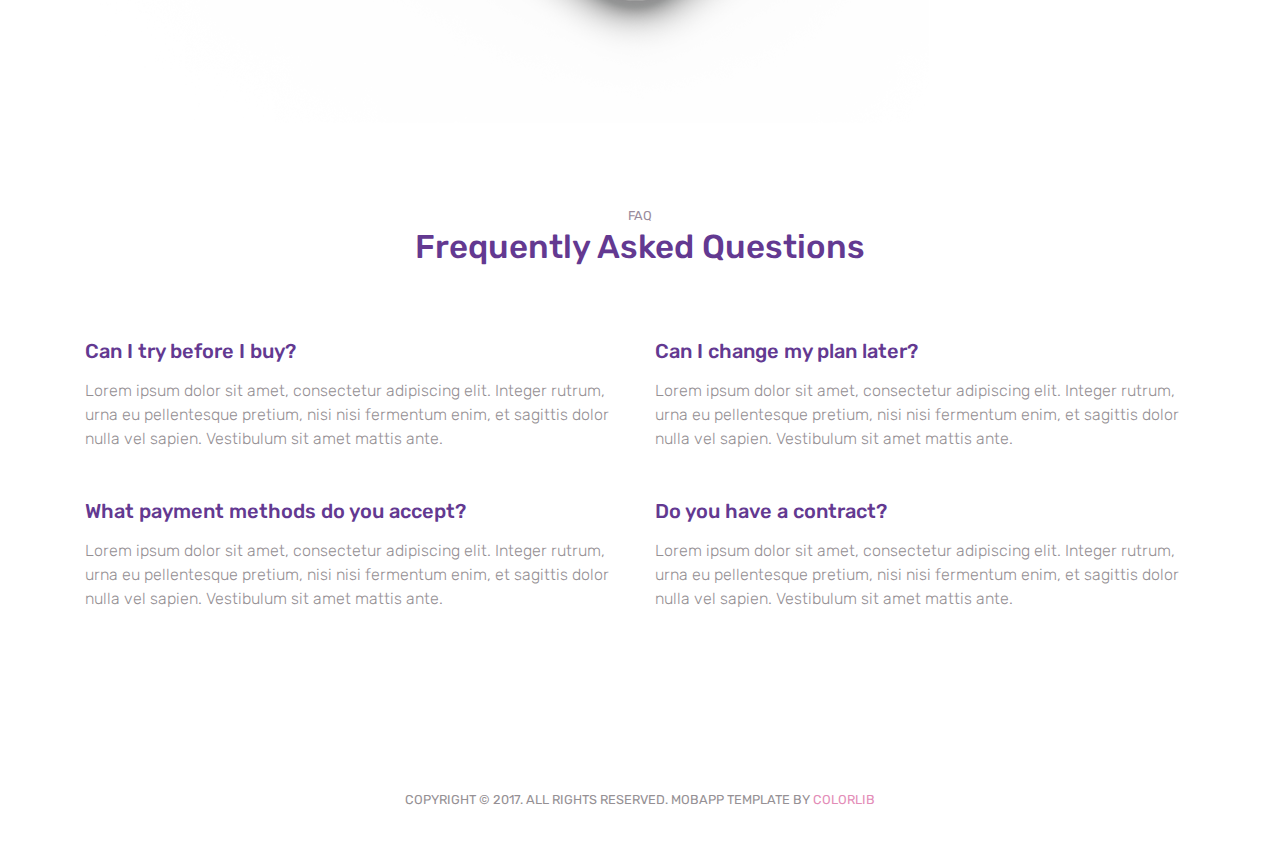
==== commit 3cabc66c: "Change logo & texts" ====
--- a/index.html
+++ b/index.html
@@ -13,6 +13,7 @@
     <title>faceID.js - iOS-like Face ID authentication on the Web</title>
     <!-- Required meta tags -->
     <meta charset="utf-8">
+    <link rel="shortcut icon" type="image/png" href="/images/favicon.ico">
     <meta name="viewport" content="width=device-width, initial-scale=1, shrink-to-fit=no">
     <meta name="description" content="faceID.js - iOS-like Face ID authentication on the Web">
     <meta name="keywords" content="HTML5, AI, artificial intelligence, machine learning, recognition, face ID">
@@ -25,8 +26,6 @@
     <link rel="stylesheet" href="css/bootstrap.min.css">
     <!-- Themify Icons -->
     <link rel="stylesheet" href="css/themify-icons.css">
-    <!-- Owl carousel -->
-    <link rel="stylesheet" href="css/owl.carousel.min.css">
     <!-- Main css -->
     <link href="css/style.css" rel="stylesheet">
 </head>
@@ -44,11 +43,9 @@
                         <div class="collapse navbar-collapse" id="navbar">
                             <ul class="navbar-nav ml-auto">
                                 <li class="nav-item"> <a class="nav-link active" href="#home">HOME <span class="sr-only">(current)</span></a> </li>
-                                <li class="nav-item"> <a class="nav-link" href="#features">FEATURES</a> </li>
-                                <li class="nav-item"> <a class="nav-link" href="#gallery">GALLERY</a> </li>
-                                <li class="nav-item"> <a class="nav-link" href="#pricing">PRICING</a> </li>
-                                <li class="nav-item"> <a class="nav-link" href="#contact">CONTACT</a> </li>
-                                <li class="nav-item"><a href="#" class="btn btn-outline-light my-3 my-sm-0 ml-lg-3">Download</a></li>
+                                <li class="nav-item"> <a class="nav-link" href="#try-it-out">TRY IT OUT</a> </li>
+                                <li class="nav-item"> <a class="nav-link" href="#how">HOW IT WORKS</a> </li>
+                                <li class="nav-item"> <a class="nav-link" href="https://github.com/gusgad/faceID.js" target="_blank">GITHUB</a> </li>
                             </ul>
                         </div>
                     </nav>
@@ -57,36 +54,35 @@
         </div>
     </div>
 
-
+    <!-- HOME -->
     <header class="bg-gradient" id="home">
         <div class="container mt-5">
-            <h1>Mobile App Landing Page Template</h1>
-            <p class="tagline">The one and only solution for any kind of mobila app landing needs. Just change the screenshots and texts and you are good to go. </p>
+            <h1>Authentication tool <br> of the New Era</h1>
+            <p class="tagline">The AI powered faceID.js brings your website authentication system to the next level and lets you manipulate user accounts by associating facial descriptors with usernames.</p>
         </div>
         <div class="img-holder mt-3"><img src="images/iphonex.png" alt="phone" class="img-fluid"></div>
     </header>
+    <!-- END -- HOME -->
 
-    <!-- // end .section -->
-    <div class="section">
-
+    <!-- TRY IT OUT -->
+    <div class="section" id="try-it-out">
         <div class="container">
             <div class="row">
                 <div class="col-lg-6 offset-lg-6">
-                    <div class="box-icon"><span class="ti-mobile gradient-fill ti-3x"></span></div>
-                    <h2>Discover our App</h2>
-                    <p class="mb-4">Lorem ipsum dolor sit amet consectetur, adipisicing elit. Obcaecati vel exercitationem eveniet vero maxime ratione </p>
-                    <a href="#" class="btn btn-primary">Read more</a>
+                    <h2 class="mt-4">Try it Out</h2>
+                    <p class="mb-4">We will demonstrate user identification based on the previous data (username, photo) that is given upon registration.</p>
+                    <a href="/demo.html" class="btn btn-primary">Jump to demo</a>
                 </div>
             </div>
             <div class="perspective-phone">
                 <img src="images/perspective.png" alt="perspective phone" class="img-fluid">
             </div>
         </div>
+    </div>
+    <!-- END -- TRY IT OUT -->
 
-    </div>
-    <!-- // end .section -->
-
-    <div class="section pt-0">
+    <!-- HOW -->
+    <div class="section pt-0" id="how">
         <div class="container">
             <div class="section-title">
                 <small>FAQ</small>
@@ -110,8 +106,8 @@
                 </div>
             </div>
         </div>
-
     </div>
+    <!-- END -- HOW -->
 
     <footer class="my-5 text-center">
         <!-- Copyright removal is not prohibited! -->
@@ -121,8 +117,6 @@
     <!-- jQuery and Bootstrap -->
     <script src="js/jquery-3.2.1.min.js"></script>
     <script src="js/bootstrap.bundle.min.js"></script>
-    <!-- Plugins JS -->
-    <script src="js/owl.carousel.min.js"></script>
     <!-- Custom JS -->
     <script src="js/script.js"></script>
 
--- a/css/style.css
+++ b/css/style.css
@@ -18,10 +18,6 @@
 1. GLOBAL STYLES
 2. NAVBAR
 3. HERO
-4. TABS
-5. TESTIMONIALS
-6. IMAGE GALLERY
-7. PRICING
 8. CALL TO ACTION
 9. FOOTER
 
@@ -102,6 +98,7 @@
     text-transform: uppercase;
     padding: 0.375rem 1.35rem;
     transition: all 0.3s ease;
+    cursor: pointer;
 }
 
 .btn-outline-light:hover {
@@ -201,6 +198,11 @@
 
 .navbar-nav .nav-link {
     position: relative;
+}
+
+.navbar .navbar-brand img {
+    width: 85px;
+    height: 65px;
 }
 
 @media (min-width: 992px) {
@@ -392,187 +394,6 @@
 }
 
 
-/*  TABS
-----------------------*/
-
-.tab-content {
-    border-bottom-right-radius: 3px;
-    border-bottom-left-radius: 3px;
-    background-color: #FFF;
-    box-shadow: 0px 5px 7px 0px rgba(0, 0, 0, 0.04);
-    padding: 3rem;
-}
-
-@media (max-width:992px) {
-    .tab-content {
-        padding: 1.5rem;
-    }
-}
-
-.tab-content p {
-    line-height: 1.8;
-}
-
-.tab-content h2 {
-    margin-bottom: 0.5rem;
-}
-
-.nav-tabs {
-    border-bottom: 0;
-}
-
-.nav-tabs .nav-item .nav-link,
-.nav-tabs .nav-link:focus,
-.nav-tabs .nav-link:hover {
-    padding: 1rem 1rem;
-    border-color: #faf6fb #faf6fb #FFF;
-    font-size: 19px;
-    color: #b5a4c8;
-    background: #f5eff7;
-}
-
-.nav-tabs .nav-link.active {
-    background: #FFF;
-    border-top-width: 3px;
-    border-color: #ce75b4 #faf6fb #FFF;
-    color: #633991;
-}
-
-
-/*  TESTIMONIALS
-----------------------*/
-
-.owl-carousel .owl-item img.client-img {
-    width: 110px;
-    margin: 30px auto;
-    border-radius: 50%;
-    box-shadow: 0px 9px 32px 0px rgba(0, 0, 0, 0.07);
-}
-
-.testimonials-single {
-    text-align: center;
-    max-width: 80%;
-    margin: 0 auto;
-}
-
-.blockquote {
-    color: #7a767a;
-    font-weight: 300;
-}
-
-.owl-next.disabled,
-.owl-prev.disabled {
-    opacity: 0.5;
-}
-
-.owl-prev,
-.owl-next {
-    position: absolute;
-    top: 50%;
-    transform: translateY(-50%);
-}
-
-.owl-prev {
-    left: 0;
-}
-
-.owl-next {
-    right: 0;
-}
-
-.owl-theme .owl-nav.disabled+.owl-dots {
-    margin-top: 60px;
-}
-
-.owl-theme .owl-dots .owl-dot span {
-    background: #e7d9eb;
-    width: 35px;
-    height: 8px;
-    border-radius: 10px;
-    transition: all 0.3s ease-in;
-}
-
-.owl-theme .owl-dots .owl-dot:hover span {
-    background: #ff487e;
-}
-
-.owl-theme .owl-dots .owl-dot.active span {
-    background: #ff487e;
-    box-shadow: 0px 9px 32px 0px rgba(0, 0, 0, 0.07);
-}
-
-
-/*  IMAGE GALLERY
-----------------------*/
-
-.img-gallery .owl-item {
-    box-shadow: 0px 9px 32px 0px rgba(0, 0, 0, 0.07);
-    transform: scale(0.8);
-    transition: all 0.3s ease-in;
-}
-
-.img-gallery .owl-item.center {
-    transform: scale(1);
-}
-
-
-/*  PRICING
-----------------------*/
-
-@media (max-width:992px) {
-    .card-deck {
-        -ms-flex-direction: column;
-        flex-direction: column;
-    }
-    .card-deck .card {
-        margin-bottom: 15px;
-    }
-}
-
-.card.pricing {
-    border: 1px solid #f1eef1;
-}
-
-.card.pricing.popular {
-    border-top-width: 3px;
-    border-color: #ce75b4 #faf6fb #FFF;
-    box-shadow: 0px 12px 59px 0px rgba(36, 7, 31, 0.11);
-    color: #633991;
-}
-
-.card.pricing .card-head {
-    text-align: center;
-    padding: 40px 0 20px;
-}
-
-.card.pricing .card-head .price {
-    display: block;
-    font-size: 45px;
-    font-weight: 300;
-    color: #633991;
-}
-
-.card.pricing .card-head .price sub {
-    bottom: 0;
-    font-size: 55%;
-}
-
-.card.pricing .list-group-item {
-    border: 0;
-    text-align: center;
-    color: #959094;
-    padding: 1.05rem 1.25rem;
-}
-
-.card.pricing .list-group-item del {
-    color: #d9d3d8;
-}
-
-.card.pricing .card-body {
-    padding: 1.75rem;
-}
-
-
 /*  CALL TO ACTION
 ----------------------*/
 
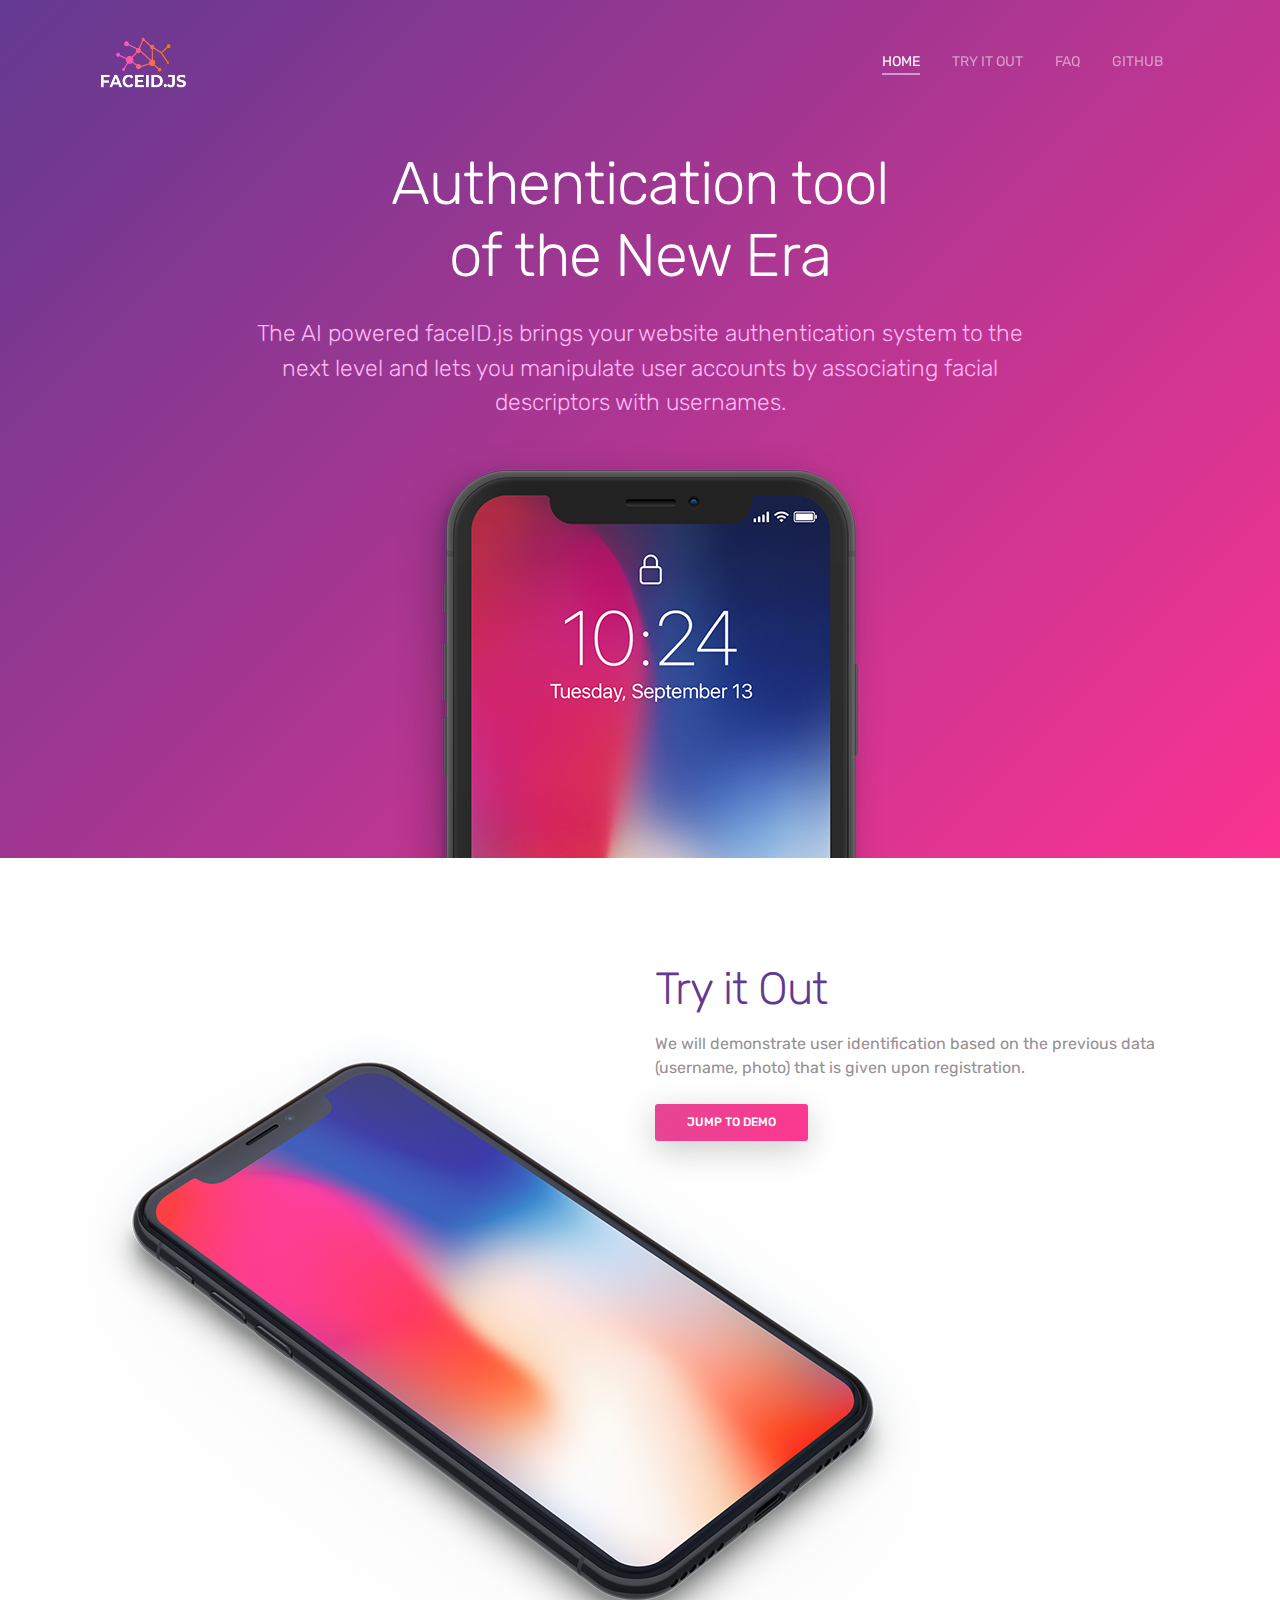
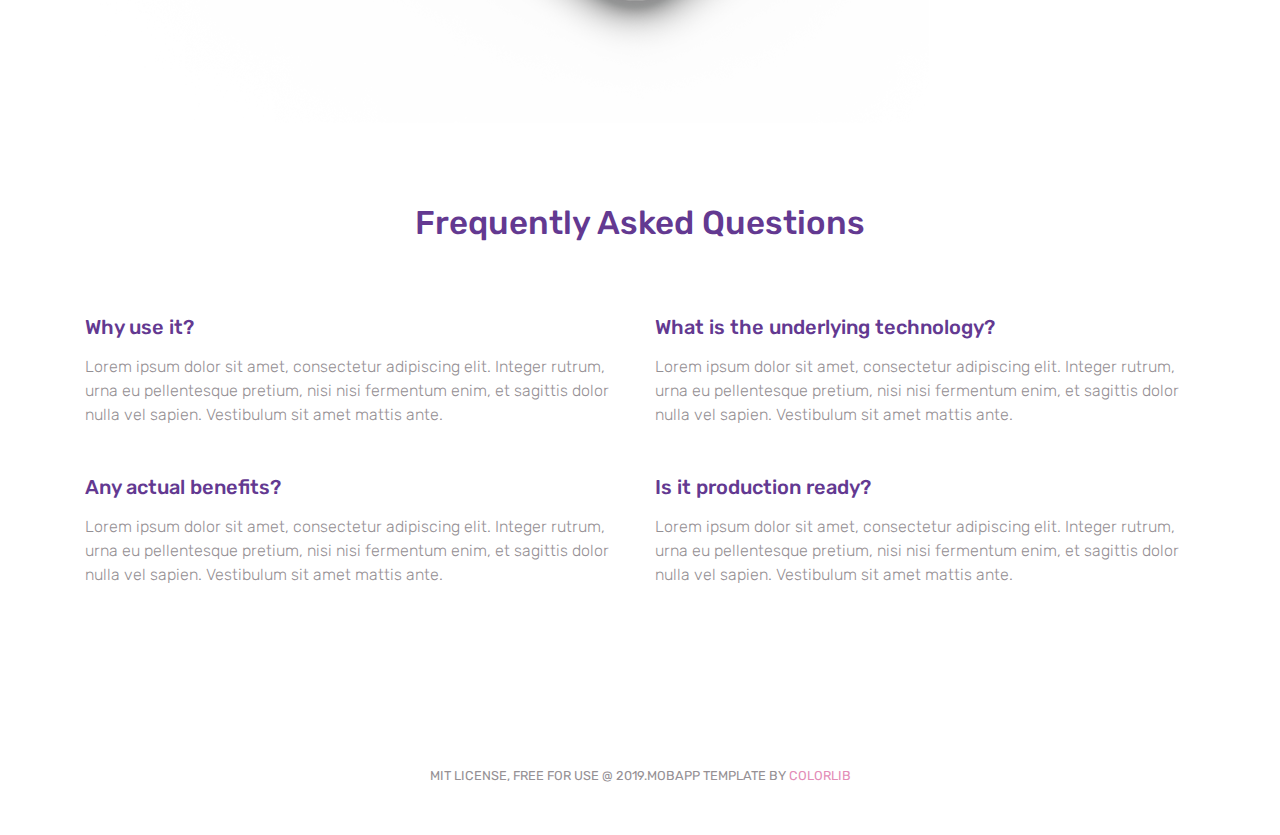
==== commit e4d25906: "Add a demo page, enable video capturing and file upload" ====
--- a/index.html
+++ b/index.html
@@ -23,7 +23,8 @@
     <link href="https://fonts.googleapis.com/css?family=Rubik:300,400,500" rel="stylesheet">
 
     <!-- Bootstrap CSS -->
-    <link rel="stylesheet" href="css/bootstrap.min.css">
+    <link rel="stylesheet" href="https://stackpath.bootstrapcdn.com/bootstrap/4.3.1/css/bootstrap.min.css"
+        integrity="sha384-ggOyR0iXCbMQv3Xipma34MD+dH/1fQ784/j6cY/iJTQUOhcWr7x9JvoRxT2MZw1T" crossorigin="anonymous">
     <!-- Themify Icons -->
     <link rel="stylesheet" href="css/themify-icons.css">
     <!-- Main css -->
@@ -44,7 +45,7 @@
                             <ul class="navbar-nav ml-auto">
                                 <li class="nav-item"> <a class="nav-link active" href="#home">HOME <span class="sr-only">(current)</span></a> </li>
                                 <li class="nav-item"> <a class="nav-link" href="#try-it-out">TRY IT OUT</a> </li>
-                                <li class="nav-item"> <a class="nav-link" href="#how">HOW IT WORKS</a> </li>
+                                <li class="nav-item"> <a class="nav-link" href="#faq">FAQ</a> </li>
                                 <li class="nav-item"> <a class="nav-link" href="https://github.com/gusgad/faceID.js" target="_blank">GITHUB</a> </li>
                             </ul>
                         </div>
@@ -82,25 +83,24 @@
     <!-- END -- TRY IT OUT -->
 
     <!-- HOW -->
-    <div class="section pt-0" id="how">
+    <div class="section pt-0" id="faq">
         <div class="container">
             <div class="section-title">
-                <small>FAQ</small>
                 <h3>Frequently Asked Questions</h3>
             </div>
 
             <div class="row pt-4">
                 <div class="col-md-6">
-                    <h4 class="mb-3">Can I try before I buy?</h4>
+                    <h4 class="mb-3">Why use it?</h4>
                     <p class="light-font mb-5">Lorem ipsum dolor sit amet, consectetur adipiscing elit. Integer rutrum, urna eu pellentesque pretium, nisi nisi fermentum enim, et sagittis dolor nulla vel sapien. Vestibulum sit amet mattis ante. </p>
-                    <h4 class="mb-3">What payment methods do you accept?</h4>
+                    <h4 class="mb-3">Any actual benefits?</h4>
                     <p class="light-font mb-5">Lorem ipsum dolor sit amet, consectetur adipiscing elit. Integer rutrum, urna eu pellentesque pretium, nisi nisi fermentum enim, et sagittis dolor nulla vel sapien. Vestibulum sit amet mattis ante. </p>
 
                 </div>
                 <div class="col-md-6">
-                    <h4 class="mb-3">Can I change my plan later?</h4>
+                    <h4 class="mb-3">What is the underlying technology?</h4>
                     <p class="light-font mb-5">Lorem ipsum dolor sit amet, consectetur adipiscing elit. Integer rutrum, urna eu pellentesque pretium, nisi nisi fermentum enim, et sagittis dolor nulla vel sapien. Vestibulum sit amet mattis ante. </p>
-                    <h4 class="mb-3">Do you have a contract?</h4>
+                    <h4 class="mb-3">Is it production ready?</h4>
                     <p class="light-font mb-5">Lorem ipsum dolor sit amet, consectetur adipiscing elit. Integer rutrum, urna eu pellentesque pretium, nisi nisi fermentum enim, et sagittis dolor nulla vel sapien. Vestibulum sit amet mattis ante. </p>
 
                 </div>
@@ -111,12 +111,19 @@
 
     <footer class="my-5 text-center">
         <!-- Copyright removal is not prohibited! -->
-        <p class="mb-2"><small>COPYRIGHT © 2017. ALL RIGHTS RESERVED. MOBAPP TEMPLATE BY <a href="https://colorlib.com">COLORLIB</a></small></p>
+        <p class="mb-2"><small>MIT LICENSE, FREE FOR USE @ 2019.MOBAPP TEMPLATE BY <a href="https://colorlib.com">COLORLIB</a></small></p>
     </footer>
 
     <!-- jQuery and Bootstrap -->
-    <script src="js/jquery-3.2.1.min.js"></script>
-    <script src="js/bootstrap.bundle.min.js"></script>
+    <script src="https://code.jquery.com/jquery-3.4.1.min.js"
+        integrity="sha256-CSXorXvZcTkaix6Yvo6HppcZGetbYMGWSFlBw8HfCJo=" 
+        crossorigin="anonymous"></script>
+    <script src="https://cdnjs.cloudflare.com/ajax/libs/popper.js/1.14.7/umd/popper.min.js"
+        integrity="sha384-UO2eT0CpHqdSJQ6hJty5KVphtPhzWj9WO1clHTMGa3JDZwrnQq4sF86dIHNDz0W1"
+        crossorigin="anonymous"></script>
+    <script src="https://stackpath.bootstrapcdn.com/bootstrap/4.3.1/js/bootstrap.min.js"
+        integrity="sha384-JjSmVgyd0p3pXB1rRibZUAYoIIy6OrQ6VrjIEaFf/nJGzIxFDsf4x0xIM+B07jRM"
+        crossorigin="anonymous"></script>
     <!-- Custom JS -->
     <script src="js/script.js"></script>
 
--- a/css/style.css
+++ b/css/style.css
@@ -138,6 +138,11 @@
     margin: 0.5rem;
     padding: 0.7rem 1.6rem;
     line-height: 1.8;
+}
+
+.btn-save {
+    background-image: linear-gradient( 122deg, #20c1f1 0%, #e3fd37 100%);
+    transition: all 0.3s ease-out;
 }
 
 .btn-group-lg>.btn,
@@ -393,6 +398,11 @@
     }
 }
 
+.filepond--root {
+    width: 253px;
+    cursor: pointer;
+}
+
 
 /*  CALL TO ACTION
 ----------------------*/
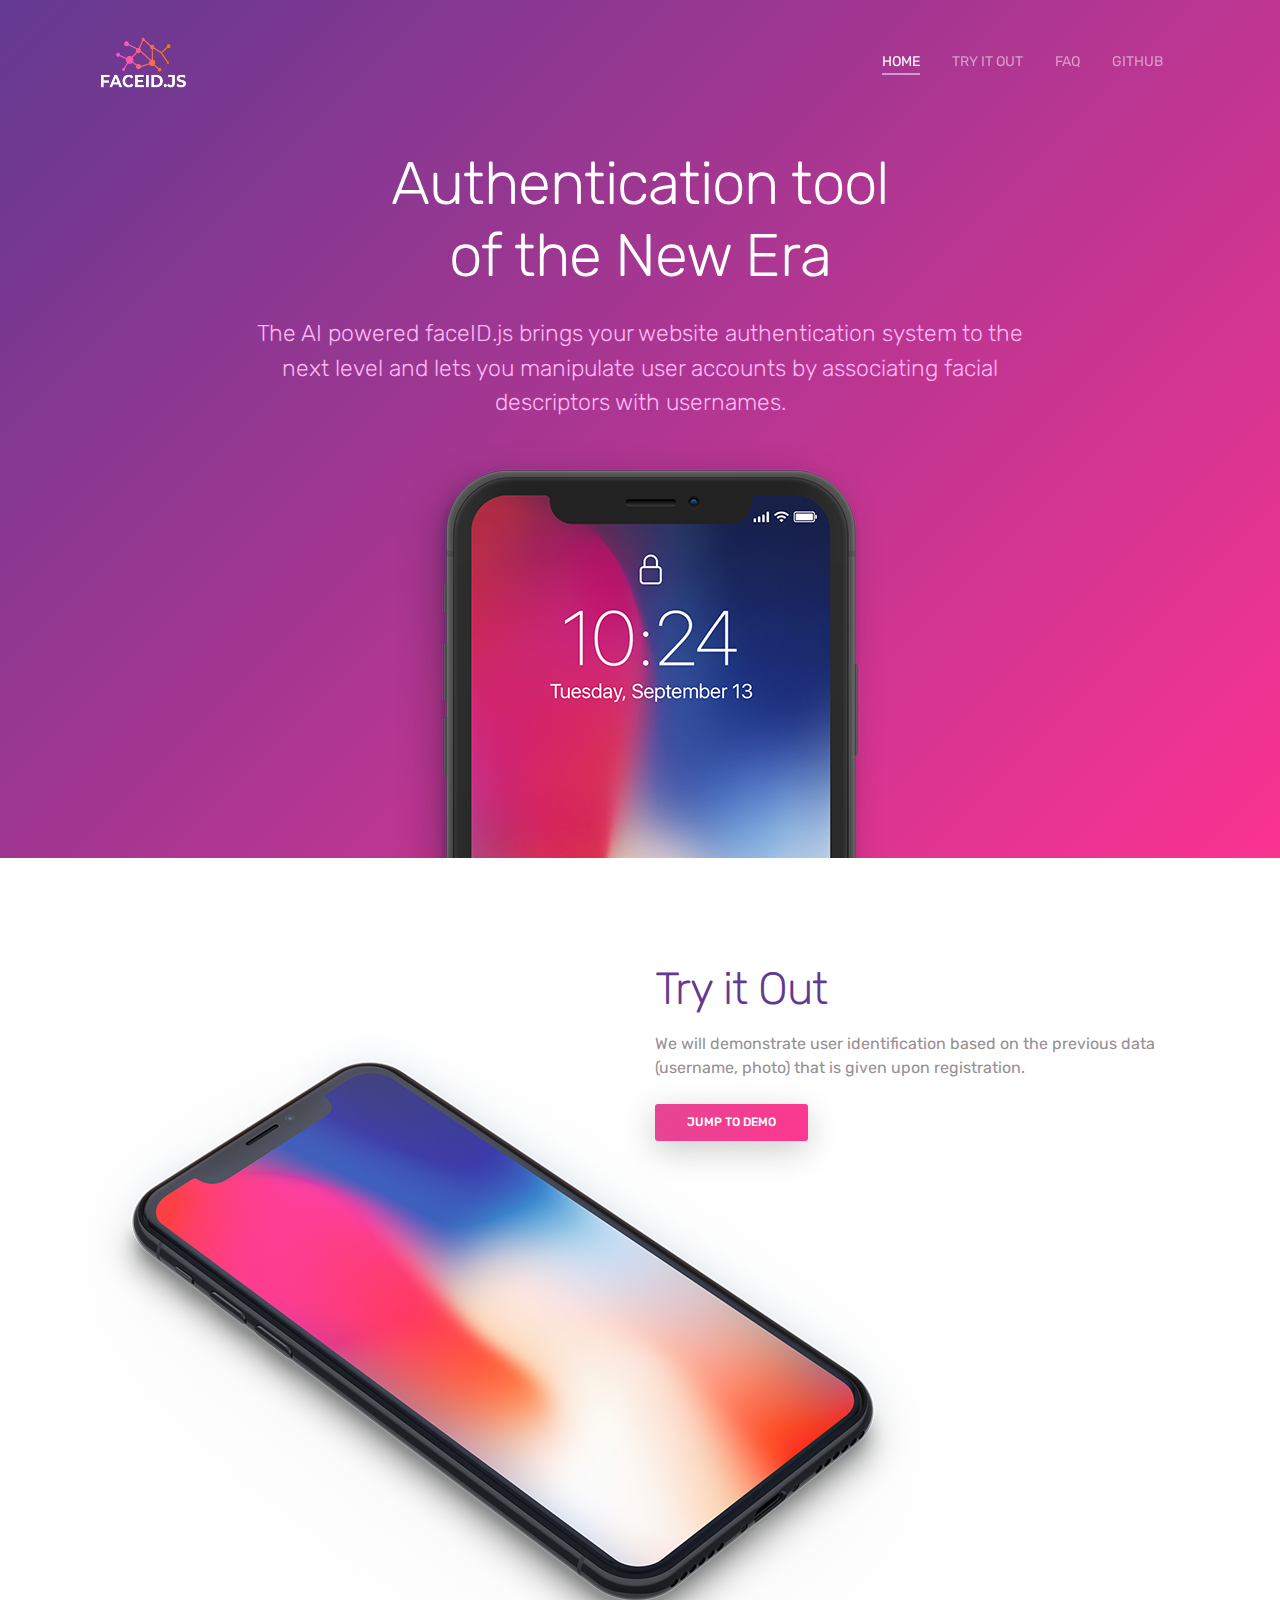
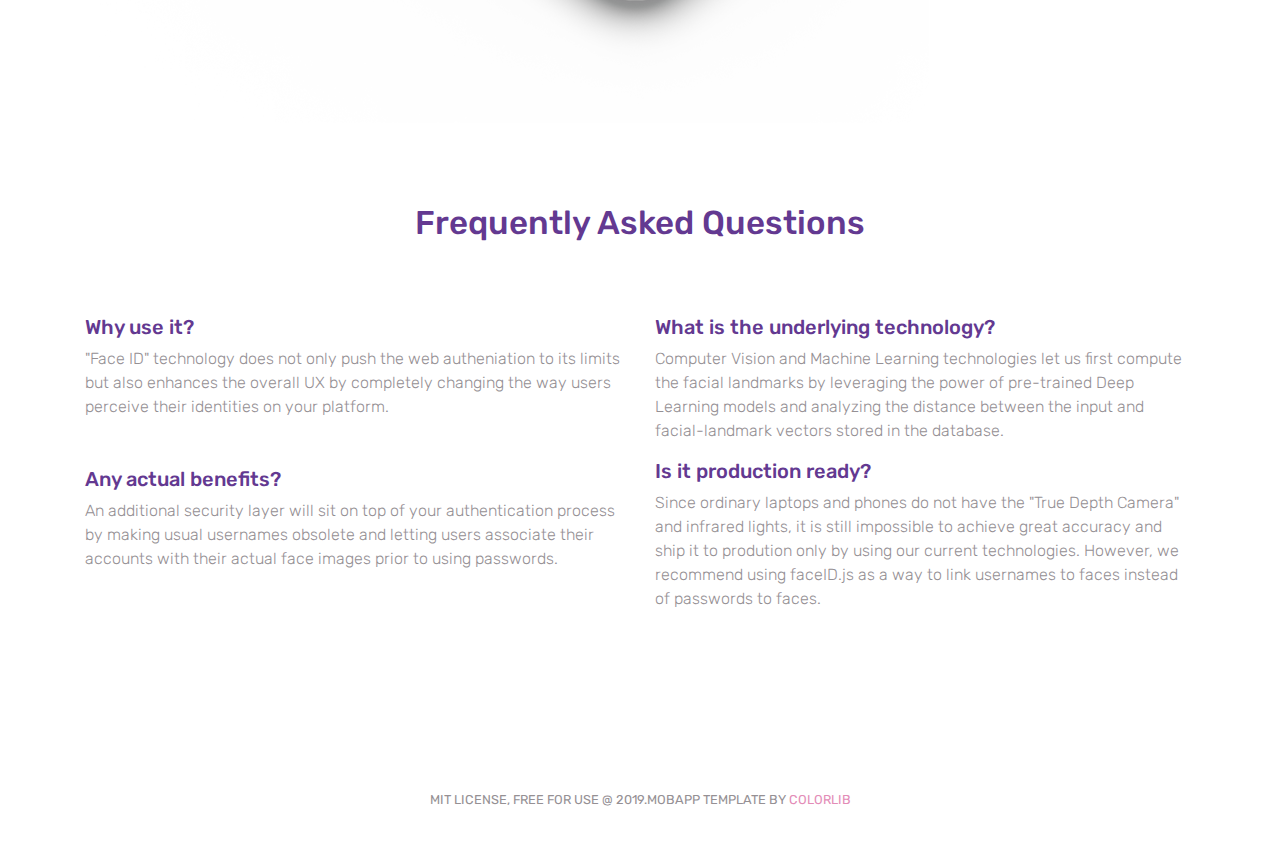
==== commit 998da60c: "Change FAQ texts" ====
--- a/index.html
+++ b/index.html
@@ -1,132 +1,123 @@
 <!doctype html>
 <html lang="en">
-<!--
 
-Page    : index / MobApp
-Version : 1.0
-Author  : Colorlib
-URI     : https://colorlib.com
+    <head>
+        <title>faceID.js - iOS-like Face ID authentication on the Web</title>
+        <!-- Meta tags -->
+        <meta charset="utf-8">
+        <link rel="shortcut icon" type="image/png" href="/images/favicon.ico">
+        <meta name="viewport" content="width=device-width, initial-scale=1, shrink-to-fit=no">
+        <meta name="description" content="faceID.js - iOS-like Face ID authentication on the Web">
+        <meta name="keywords" content="HTML5, AI, artificial intelligence, machine learning, recognition, face ID">
 
- -->
+        <!-- Font -->
+        <link rel="dns-prefetch" href="//fonts.googleapis.com">
+        <link href="https://fonts.googleapis.com/css?family=Rubik:300,400,500" rel="stylesheet">
 
-<head>
-    <title>faceID.js - iOS-like Face ID authentication on the Web</title>
-    <!-- Required meta tags -->
-    <meta charset="utf-8">
-    <link rel="shortcut icon" type="image/png" href="/images/favicon.ico">
-    <meta name="viewport" content="width=device-width, initial-scale=1, shrink-to-fit=no">
-    <meta name="description" content="faceID.js - iOS-like Face ID authentication on the Web">
-    <meta name="keywords" content="HTML5, AI, artificial intelligence, machine learning, recognition, face ID">
+        <!-- 3rd party CSS -->
+        <link rel="stylesheet" href="https://stackpath.bootstrapcdn.com/bootstrap/4.3.1/css/bootstrap.min.css"
+            integrity="sha384-ggOyR0iXCbMQv3Xipma34MD+dH/1fQ784/j6cY/iJTQUOhcWr7x9JvoRxT2MZw1T" crossorigin="anonymous">
+        <!-- Themify Icons -->
+        <link rel="stylesheet" href="css/themify-icons.css">
+        <!-- Main css -->
+        <link href="css/style.css" rel="stylesheet">
+    </head>
 
-    <!-- Font -->
-    <link rel="dns-prefetch" href="//fonts.googleapis.com">
-    <link href="https://fonts.googleapis.com/css?family=Rubik:300,400,500" rel="stylesheet">
+    <body data-spy="scroll" data-target="#navbar" data-offset="30">
 
-    <!-- Bootstrap CSS -->
-    <link rel="stylesheet" href="https://stackpath.bootstrapcdn.com/bootstrap/4.3.1/css/bootstrap.min.css"
-        integrity="sha384-ggOyR0iXCbMQv3Xipma34MD+dH/1fQ784/j6cY/iJTQUOhcWr7x9JvoRxT2MZw1T" crossorigin="anonymous">
-    <!-- Themify Icons -->
-    <link rel="stylesheet" href="css/themify-icons.css">
-    <!-- Main css -->
-    <link href="css/style.css" rel="stylesheet">
-</head>
-
-<body data-spy="scroll" data-target="#navbar" data-offset="30">
-
-    <!-- Nav Menu -->
-
-    <div class="nav-menu fixed-top">
-        <div class="container">
-            <div class="row">
-                <div class="col-md-12">
-                    <nav class="navbar navbar-dark navbar-expand-lg">
-                        <a class="navbar-brand" href="index.html"><img src="images/logo.png" class="img-fluid" alt="logo"></a> <button class="navbar-toggler" type="button" data-toggle="collapse" data-target="#navbar" aria-controls="navbar" aria-expanded="false" aria-label="Toggle navigation"> <span class="navbar-toggler-icon"></span> </button>
-                        <div class="collapse navbar-collapse" id="navbar">
-                            <ul class="navbar-nav ml-auto">
-                                <li class="nav-item"> <a class="nav-link active" href="#home">HOME <span class="sr-only">(current)</span></a> </li>
-                                <li class="nav-item"> <a class="nav-link" href="#try-it-out">TRY IT OUT</a> </li>
-                                <li class="nav-item"> <a class="nav-link" href="#faq">FAQ</a> </li>
-                                <li class="nav-item"> <a class="nav-link" href="https://github.com/gusgad/faceID.js" target="_blank">GITHUB</a> </li>
-                            </ul>
-                        </div>
-                    </nav>
+        <!-- NAV -->
+        <div class="nav-menu fixed-top">
+            <div class="container">
+                <div class="row">
+                    <div class="col-md-12">
+                        <nav class="navbar navbar-dark navbar-expand-lg">
+                            <a class="navbar-brand" href="index.html"><img src="images/logo.png" class="img-fluid" alt="logo"></a> <button class="navbar-toggler" type="button" data-toggle="collapse" data-target="#navbar" aria-controls="navbar" aria-expanded="false" aria-label="Toggle navigation"> <span class="navbar-toggler-icon"></span> </button>
+                            <div class="collapse navbar-collapse" id="navbar">
+                                <ul class="navbar-nav ml-auto">
+                                    <li class="nav-item"> <a class="nav-link active" href="#home">HOME <span class="sr-only">(current)</span></a> </li>
+                                    <li class="nav-item"> <a class="nav-link" href="#try-it-out">TRY IT OUT</a> </li>
+                                    <li class="nav-item"> <a class="nav-link" href="#faq">FAQ</a> </li>
+                                    <li class="nav-item"> <a class="nav-link" href="https://github.com/gusgad/faceID.js" target="_blank">GITHUB</a> </li>
+                                </ul>
+                            </div>
+                        </nav>
+                    </div>
                 </div>
             </div>
         </div>
-    </div>
 
-    <!-- HOME -->
-    <header class="bg-gradient" id="home">
-        <div class="container mt-5">
-            <h1>Authentication tool <br> of the New Era</h1>
-            <p class="tagline">The AI powered faceID.js brings your website authentication system to the next level and lets you manipulate user accounts by associating facial descriptors with usernames.</p>
-        </div>
-        <div class="img-holder mt-3"><img src="images/iphonex.png" alt="phone" class="img-fluid"></div>
-    </header>
-    <!-- END -- HOME -->
+        <!-- HERO -->
+        <header class="bg-gradient" id="home">
+            <div class="container mt-5">
+                <h1>Authentication tool <br> of the New Era</h1>
+                <p class="tagline">The AI powered faceID.js brings your website authentication system to the next level and lets you manipulate user accounts by associating facial descriptors with usernames.</p>
+            </div>
+            <div class="img-holder mt-3"><img src="images/iphonex.png" alt="phone" class="img-fluid"></div>
+        </header>
+        <!-- END -- HERO -->
 
-    <!-- TRY IT OUT -->
-    <div class="section" id="try-it-out">
-        <div class="container">
-            <div class="row">
-                <div class="col-lg-6 offset-lg-6">
-                    <h2 class="mt-4">Try it Out</h2>
-                    <p class="mb-4">We will demonstrate user identification based on the previous data (username, photo) that is given upon registration.</p>
-                    <a href="/demo.html" class="btn btn-primary">Jump to demo</a>
+        <!-- TRY IT OUT -->
+        <div class="section" id="try-it-out">
+            <div class="container">
+                <div class="row">
+                    <div class="col-lg-6 offset-lg-6">
+                        <h2 class="mt-4">Try it Out</h2>
+                        <p class="mb-4">We will demonstrate user identification based on the previous data (username, photo) that is given upon registration.</p>
+                        <a href="views/demo.html" class="btn btn-primary">Jump to demo</a>
+                    </div>
                 </div>
-            </div>
-            <div class="perspective-phone">
-                <img src="images/perspective.png" alt="perspective phone" class="img-fluid">
-            </div>
-        </div>
-    </div>
-    <!-- END -- TRY IT OUT -->
-
-    <!-- HOW -->
-    <div class="section pt-0" id="faq">
-        <div class="container">
-            <div class="section-title">
-                <h3>Frequently Asked Questions</h3>
-            </div>
-
-            <div class="row pt-4">
-                <div class="col-md-6">
-                    <h4 class="mb-3">Why use it?</h4>
-                    <p class="light-font mb-5">Lorem ipsum dolor sit amet, consectetur adipiscing elit. Integer rutrum, urna eu pellentesque pretium, nisi nisi fermentum enim, et sagittis dolor nulla vel sapien. Vestibulum sit amet mattis ante. </p>
-                    <h4 class="mb-3">Any actual benefits?</h4>
-                    <p class="light-font mb-5">Lorem ipsum dolor sit amet, consectetur adipiscing elit. Integer rutrum, urna eu pellentesque pretium, nisi nisi fermentum enim, et sagittis dolor nulla vel sapien. Vestibulum sit amet mattis ante. </p>
-
-                </div>
-                <div class="col-md-6">
-                    <h4 class="mb-3">What is the underlying technology?</h4>
-                    <p class="light-font mb-5">Lorem ipsum dolor sit amet, consectetur adipiscing elit. Integer rutrum, urna eu pellentesque pretium, nisi nisi fermentum enim, et sagittis dolor nulla vel sapien. Vestibulum sit amet mattis ante. </p>
-                    <h4 class="mb-3">Is it production ready?</h4>
-                    <p class="light-font mb-5">Lorem ipsum dolor sit amet, consectetur adipiscing elit. Integer rutrum, urna eu pellentesque pretium, nisi nisi fermentum enim, et sagittis dolor nulla vel sapien. Vestibulum sit amet mattis ante. </p>
-
+                <div class="perspective-phone">
+                    <img src="images/perspective.png" alt="perspective phone" class="img-fluid">
                 </div>
             </div>
         </div>
-    </div>
-    <!-- END -- HOW -->
+        <!-- END -- TRY IT OUT -->
 
-    <footer class="my-5 text-center">
-        <!-- Copyright removal is not prohibited! -->
-        <p class="mb-2"><small>MIT LICENSE, FREE FOR USE @ 2019.MOBAPP TEMPLATE BY <a href="https://colorlib.com">COLORLIB</a></small></p>
-    </footer>
+        <!-- FAQ -->
+        <div class="section pt-0" id="faq">
+            <div class="container">
+                <div class="section-title">
+                    <h3>Frequently Asked Questions</h3>
+                </div>
 
-    <!-- jQuery and Bootstrap -->
-    <script src="https://code.jquery.com/jquery-3.4.1.min.js"
-        integrity="sha256-CSXorXvZcTkaix6Yvo6HppcZGetbYMGWSFlBw8HfCJo=" 
-        crossorigin="anonymous"></script>
-    <script src="https://cdnjs.cloudflare.com/ajax/libs/popper.js/1.14.7/umd/popper.min.js"
-        integrity="sha384-UO2eT0CpHqdSJQ6hJty5KVphtPhzWj9WO1clHTMGa3JDZwrnQq4sF86dIHNDz0W1"
-        crossorigin="anonymous"></script>
-    <script src="https://stackpath.bootstrapcdn.com/bootstrap/4.3.1/js/bootstrap.min.js"
-        integrity="sha384-JjSmVgyd0p3pXB1rRibZUAYoIIy6OrQ6VrjIEaFf/nJGzIxFDsf4x0xIM+B07jRM"
-        crossorigin="anonymous"></script>
-    <!-- Custom JS -->
-    <script src="js/script.js"></script>
+                <div class="row pt-4">
+                    <div class="col-md-6">
+                        <h4 class="mb-2">Why use it?</h4>
+                        <p class="light-font mb-5">"Face ID" technology does not only push the web autheniation to its limits but also enhances the overall UX by completely changing the way users perceive their identities on your platform.</p>
+                        <h4 class="mb-2">Any actual benefits?</h4>
+                        <p class="light-font mb-5">An additional security layer will sit on top of your authentication process by making usual usernames obsolete and letting users associate their accounts with their actual face images prior to using passwords.</p>
 
-</body>
+                    </div>
+                    <div class="col-md-6">
+                        <h4 class="mb-2">What is the underlying technology?</h4>
+                        <p class="light-font">Computer Vision and Machine Learning technologies let us first compute the facial landmarks by leveraging the power of pre-trained Deep Learning models and analyzing the distance between the input and facial-landmark vectors stored in the database.</p>
+                        <h4 class="mb-2">Is it production ready?</h4>
+                        <p class="light-font mb-5">Since ordinary laptops and phones do not have the "True Depth Camera" and infrared lights, it is still impossible to achieve great accuracy and ship it to prodution only by using our current technologies. However, we recommend using faceID.js as a way to link usernames to faces instead of passwords to faces.</p>
+
+                    </div>
+                </div>
+            </div>
+        </div>
+        <!-- END -- FAQ -->
+
+        <footer class="my-5 text-center">
+            <!-- Copyright removal is not prohibited! -->
+            <p class="mb-2"><small>MIT LICENSE, FREE FOR USE @ 2019.MOBAPP TEMPLATE BY <a href="https://colorlib.com">COLORLIB</a></small></p>
+        </footer>
+
+        <!-- 3rd party libs -->
+        <script src="https://code.jquery.com/jquery-3.4.1.min.js"
+            integrity="sha256-CSXorXvZcTkaix6Yvo6HppcZGetbYMGWSFlBw8HfCJo=" 
+            crossorigin="anonymous"></script>
+        <script src="https://cdnjs.cloudflare.com/ajax/libs/popper.js/1.14.7/umd/popper.min.js"
+            integrity="sha384-UO2eT0CpHqdSJQ6hJty5KVphtPhzWj9WO1clHTMGa3JDZwrnQq4sF86dIHNDz0W1"
+            crossorigin="anonymous"></script>
+        <script src="https://stackpath.bootstrapcdn.com/bootstrap/4.3.1/js/bootstrap.min.js"
+            integrity="sha384-JjSmVgyd0p3pXB1rRibZUAYoIIy6OrQ6VrjIEaFf/nJGzIxFDsf4x0xIM+B07jRM"
+            crossorigin="anonymous"></script>
+        <!-- Custom JS -->
+        <script src="js/script.js"></script>
+
+    </body>
 
 </html>
--- a/css/style.css
+++ b/css/style.css
@@ -1,16 +1,4 @@
 @charset "UTF-8";
-
-/*
-
-Style   : MobApp CSS
-Version : 1.0
-Author  : Surjith S M
-URI     : https://surjithctly.in/
-
-Copyright © All rights Reserved 
-
-*/
-
 
 /*------------------------
 [TABLE OF CONTENTS]
@@ -392,6 +380,11 @@
     z-index: -1;
 }
 
+#animatedModal {
+    background: linear-gradient(135deg, rgb(74, 13, 143) 0%, rgb(250, 42, 143) 100%);
+    background-color: rgb(74, 13, 143);
+}
+
 @media (min-width:992px) {
     .perspective-phone {
         margin-top: -150px;
